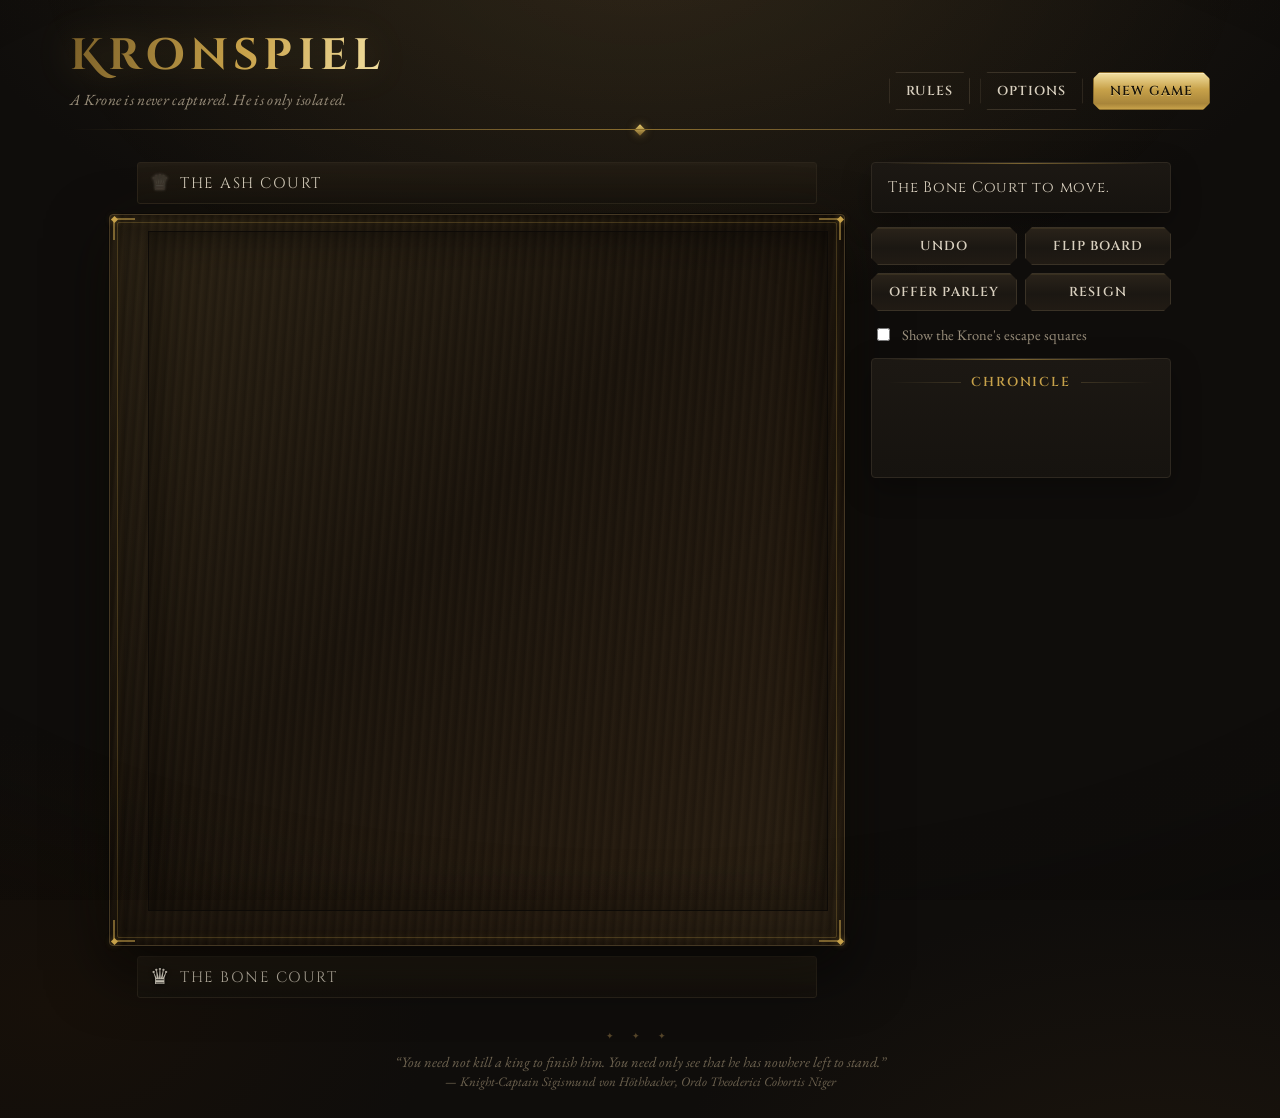
==== index.html @ 5c392186 "Deepen the candlelit theming: gilded board frame, embers, plaque UI - Floating ember particles, brea" ====
<!DOCTYPE html>
<html lang="en">
<head>
<meta charset="UTF-8">
<meta name="viewport" content="width=device-width, initial-scale=1.0, viewport-fit=cover">
<title>Kronspiel — Crown-play</title>
<meta name="description" content="Kronspiel: an 11×11 court-game of Isolation. A Krone is never captured — he is only isolated.">
<link rel="preconnect" href="https://fonts.googleapis.com">
<link rel="preconnect" href="https://fonts.gstatic.com" crossorigin>
<link href="https://fonts.googleapis.com/css2?family=Cinzel:wght@400;600;700&family=Cinzel+Decorative:wght@700&family=EB+Garamond:ital,wght@0,400;0,500;0,600;1,400&display=swap" rel="stylesheet">
<link rel="stylesheet" href="css/style.css">
<link rel="icon" href="data:image/svg+xml,<svg xmlns='http://www.w3.org/2000/svg' viewBox='0 0 100 100'><text y='0.9em' font-size='90'>♚</text></svg>">
</head>
<body>
<div class="embers" aria-hidden="true">
  <span style="--x:6%;  --d:16s; --dl:0s;   --s:3px; --drift:34px"></span>
  <span style="--x:16%; --d:21s; --dl:-7s;  --s:2px; --drift:-22px"></span>
  <span style="--x:28%; --d:18s; --dl:-3s;  --s:2px; --drift:18px"></span>
  <span style="--x:41%; --d:24s; --dl:-12s; --s:3px; --drift:-30px"></span>
  <span style="--x:55%; --d:17s; --dl:-5s;  --s:2px; --drift:26px"></span>
  <span style="--x:67%; --d:22s; --dl:-15s; --s:3px; --drift:-18px"></span>
  <span style="--x:78%; --d:19s; --dl:-9s;  --s:2px; --drift:30px"></span>
  <span style="--x:88%; --d:25s; --dl:-2s;  --s:3px; --drift:-26px"></span>
  <span style="--x:95%; --d:20s; --dl:-11s; --s:2px; --drift:14px"></span>
</div>
<div class="app">

  <header class="masthead">
    <div class="masthead-inner">
      <div class="title-block">
        <h1>Kronspiel</h1>
        <p class="tagline">A Krone is never captured. He is only isolated.</p>
      </div>
      <nav class="top-actions">
        <button id="btn-rules" class="btn ghost">Rules</button>
        <button id="btn-options" class="btn ghost">Options</button>
        <button id="btn-new" class="btn primary">New Game</button>
      </nav>
    </div>
  </header>

  <main class="table">

    <section class="board-column">
      <div class="focus-hud">
        <button id="btn-focus-undo" class="btn mini">Undo</button>
        <span id="focus-status"></span>
        <button id="btn-focus-exit" class="btn mini">Exit</button>
      </div>
      <div class="player-bar" id="bar-top">
        <span class="court-sigil ash">♛</span>
        <span class="court-name" id="name-top">The Ash Court</span>
        <span class="escape-badge" id="esc-top" title="Open escape squares around this Krone"></span>
        <span class="captured" id="cap-top"></span>
      </div>

      <div class="board-frame">
        <i class="bf-corner tl" aria-hidden="true"></i>
        <i class="bf-corner tr" aria-hidden="true"></i>
        <i class="bf-corner bl" aria-hidden="true"></i>
        <i class="bf-corner br" aria-hidden="true"></i>
        <div class="board-inner">
          <div id="ranks" class="ranks"></div>
          <div class="board-and-files">
            <div id="board" class="board" aria-label="Kronspiel board">
              <div id="pieces" class="pieces-layer"></div>
              <div id="marks" class="marks-layer"></div>
            </div>
            <div id="files" class="files"></div>
          </div>
        </div>
      </div>

      <div class="player-bar" id="bar-bottom">
        <span class="court-sigil bone">♛</span>
        <span class="court-name" id="name-bottom">The Bone Court</span>
        <span class="escape-badge" id="esc-bottom" title="Open escape squares around this Krone"></span>
        <span class="captured" id="cap-bottom"></span>
      </div>
    </section>

    <aside class="sidebar">
      <div class="status-card">
        <div id="status" class="status">The Bone Court to move.</div>
        <div id="substatus" class="substatus"></div>
      </div>

      <div class="controls">
        <button id="btn-undo" class="btn">Undo</button>
        <button id="btn-flip" class="btn">Flip Board</button>
        <button id="btn-parley" class="btn">Offer Parley</button>
        <button id="btn-resign" class="btn danger">Resign</button>
      </div>

      <div id="claims" class="claims hidden">
        <button id="btn-siege" class="btn claim hidden">Claim the Long Siege</button>
        <button id="btn-winter" class="btn claim hidden">Claim the Long Winter</button>
      </div>

      <label class="toggle">
        <input type="checkbox" id="chk-escapes">
        <span>Show the Krone's escape squares</span>
      </label>

      <div class="log-card">
        <h2>Chronicle</h2>
        <ol id="movelog" class="movelog"></ol>
      </div>
    </aside>

  </main>

  <footer class="colophon">
    <p>“You need not kill a king to finish him. You need only see that he has nowhere left to stand.”</p>
    <p class="attribution">— Knight-Captain Sigismund von Höthbacher, <em>Ordo Theoderici Cohortis Niger</em></p>
  </footer>
</div>

<!-- New game dialog -->
<div class="overlay hidden" id="ov-new">
  <div class="dialog">
    <h2>A New Game</h2>
    <div class="field">
      <span class="field-label">Opponent</span>
      <div class="seg" id="seg-mode">
        <button data-v="hotseat" class="seg-btn active">Two Players</button>
        <button data-v="ai" class="seg-btn">Against the Court</button>
      </div>
    </div>
    <div class="field ai-only">
      <span class="field-label">You command</span>
      <div class="seg" id="seg-side">
        <button data-v="bone" class="seg-btn active">The Bone Court</button>
        <button data-v="ash" class="seg-btn">The Ash Court</button>
      </div>
    </div>
    <div class="field ai-only">
      <span class="field-label">The Court plays as</span>
      <div class="seg" id="seg-level">
        <button data-v="novice" class="seg-btn">Novice</button>
        <button data-v="courtier" class="seg-btn active">Courtier</button>
        <button data-v="spymaster" class="seg-btn">Spymaster</button>
      </div>
    </div>
    <div class="dialog-actions">
      <button class="btn ghost" id="btn-new-cancel">Cancel</button>
      <button class="btn primary" id="btn-new-start">Begin</button>
    </div>
  </div>
</div>

<!-- Rules dialog -->
<div class="overlay hidden" id="ov-rules">
  <div class="dialog wide">
    <h2>The Rules, Briefly</h2>
    <div class="rules-body">
      <h3>The board</h3>
      <p>Eleven by eleven, ash-grey and bone-pale. The centre square — the <strong>Aschenstuhl</strong>, the Ash Seat — is permanently empty. No piece may ever occupy it, sliding pieces cannot see past it, and a Gesandter may leap over it but never land on it. For the Krone it behaves exactly as the edge of the board: a square he cannot step onto, but never an enemy hand at his throat.</p>

      <h3>The pieces</h3>
      <ul>
        <li><strong><span class="rule-ico" data-piece="1"></span> Krone</strong> — one square in any direction. Never captured; see Isolation.</li>
        <li><strong><span class="rule-ico" data-piece="2"></span> Kanzler</strong> (×2) — any distance in any direction. Each side has two, flanking the Krone from the first move.</li>
        <li><strong><span class="rule-ico" data-piece="3"></span> Marschall</strong> — any distance orthogonally.</li>
        <li><strong><span class="rule-ico" data-piece="4"></span> Prälat</strong> — any distance diagonally.</li>
        <li><strong><span class="rule-ico" data-piece="5"></span> Gesandter</strong> — the broken L-step; leaps over anything in its path.</li>
        <li><strong><span class="rule-ico" data-piece="6"></span> Bürger</strong> — one square forward (two on its first move), capturing one square diagonally forward. A Bürger reaching the far rank promotes — <em>only ever</em> to a Gesandter. There is no en passant.</li>
      </ul>

      <h3>Die Flucht</h3>
      <p>An unmoved Krone may, once per game, leap up to three squares in a straight orthogonal line — provided every square he passes through and lands on is empty and unthreatened. Any ordinary Krone move forfeits the option forever.</p>

      <h3>Isolation — the only way to win</h3>
      <p>There is no check, no checkmate, and no stalemate-as-draw. At the start of every turn, before any piece moves, the Krone of the player to move is examined. He is <strong>Isolated</strong> — and the game instantly lost — when both of the following hold:</p>
      <ol>
        <li>Every square adjacent to him (including any square still reachable by Die Flucht) is occupied by a piece of <em>either</em> colour, threatened by an enemy piece, or off the board.</li>
        <li>At least one of those squares is occupied or threatened by an <em>enemy</em> piece.</li>
      </ol>
      <p>A Krone is never undone by his own house alone — he is undone by his own house under siege. It makes no difference that his own men built most of the wall.</p>
      <p><strong>There is no rescue.</strong> Isolation is judged before the court is given leave to act. A piece that could have captured the offending enemy, or blocked its line, does not save him — the move that would have done it always comes one turn too late. The one safeguard the rules provide: you may never voluntarily make a move that isolates your own Krone, just as the Krone may never step into an enemy's line.</p>

      <h3>Draws</h3>
      <ul>
        <li><strong>The Long Siege</strong> — the same position, same player to move, a third time; either player may claim.</li>
        <li><strong>The Long Winter</strong> — fifty moves by each side with no Bürger moved and no capture; either player may claim.</li>
        <li><strong>The Empty Court</strong> — lone Krone against lone Krone; drawn automatically.</li>
        <li><strong>Mutual Ruin</strong> — both Krone isolated at the start of the same round; drawn, and considered the most honest outcome the board can produce.</li>
        <li><strong>Parley</strong> — a draw agreed between the players at any point.</li>
      </ul>

      <h3>Conventions of this table</h3>
      <p>The Bone Court moves first. Ranks run 1–11 from the Bone home rank; files run a–k from the left of the Bone player.</p>
    </div>
    <div class="dialog-actions">
      <button class="btn primary" id="btn-rules-close">Close</button>
    </div>
  </div>
</div>

<!-- Options dialog -->
<div class="overlay hidden" id="ov-options">
  <div class="dialog">
    <h2>Options</h2>
    <div class="field">
      <span class="field-label">Piece style</span>
      <div class="seg" id="seg-pieces">
        <button data-v="sigils" class="seg-btn active">Court Sigils</button>
        <button data-v="classic" class="seg-btn">Classic Glyphs</button>
      </div>
    </div>
    <div class="pieceset-preview" id="pieceset-preview"></div>
    <div class="dialog-actions">
      <button class="btn primary" id="btn-options-close">Close</button>
    </div>
  </div>
</div>

<!-- Confirm dialog (parley / resign / new-game-in-progress) -->
<div class="overlay hidden" id="ov-confirm">
  <div class="dialog">
    <h2 id="confirm-title">Are you certain?</h2>
    <p id="confirm-text"></p>
    <div class="dialog-actions">
      <button class="btn ghost" id="btn-confirm-no">No</button>
      <button class="btn primary" id="btn-confirm-yes">Yes</button>
    </div>
  </div>
</div>

<!-- Game over -->
<div class="overlay hidden" id="ov-over">
  <div class="dialog gameover">
    <div class="gameover-rule"></div>
    <h2 id="over-title"></h2>
    <p id="over-text"></p>
    <div class="dialog-actions">
      <button class="btn ghost" id="btn-over-board">View the Board</button>
      <button class="btn primary" id="btn-over-new">New Game</button>
    </div>
  </div>
</div>
<button class="btn result-chip hidden" id="btn-show-result">Show Result</button>
<button class="focus-btn" id="btn-focus" title="Full-screen view" aria-label="Toggle full-screen view">⛶</button>

<script type="module" src="js/main.js"></script>
</body>
</html>
---- css/style.css ----
/* ============================================================
   Kronspiel — ash and bone, candlelight and gold
   ============================================================ */

:root {
  --bg: #0f0d0b;
  --bg-2: #16130f;
  --panel: #1c1813;
  --panel-edge: #2e2820;
  --ink: #d8cfbe;
  --ink-dim: #9a8f7c;
  --gold: #c8a24a;
  --gold-bright: #e8c96a;
  --gold-pale: #f2dfa0;
  --gold-deep: #7a5f28;
  --ember: #b8442f;
  --ember-soft: #d06a4a;
  --sq-bone: #c9baa0;
  --sq-ash: #564e44;
  --sq-asch: #17130f;
  --piece-bone: #f3ecdc;
  --piece-ash: #211c17;
  --open-green: #6f9e5f;

  --board-max: min(92vw, calc(100vh - 220px), 760px);
}

* { box-sizing: border-box; }

html, body {
  margin: 0;
  padding: 0;
  background:
    radial-gradient(1200px 700px at 50% -10%, #262015 0%, transparent 60%),
    radial-gradient(900px 600px at 90% 110%, #1c150d 0%, transparent 55%),
    radial-gradient(700px 500px at 4% 90%, #171009 0%, transparent 55%),
    var(--bg);
  color: var(--ink);
  font-family: "EB Garamond", Georgia, serif;
  font-size: 17px;
  min-height: 100vh;
}

/* breathing candlelight over the whole hall */
body::before {
  content: "";
  position: fixed;
  inset: 0;
  z-index: 0;
  pointer-events: none;
  background: radial-gradient(1000px 640px at 50% -6%, rgba(255, 186, 92, 0.055), transparent 62%);
  animation: candleflicker 8s ease-in-out infinite;
}

/* vignette, drawing the eye to the table */
body::after {
  content: "";
  position: fixed;
  inset: 0;
  z-index: 30;
  pointer-events: none;
  background: radial-gradient(120% 90% at 50% 42%, transparent 58%, rgba(4, 3, 1, 0.42) 100%);
}

@keyframes candleflicker {
  0%, 100% { opacity: 1; }
  22%      { opacity: 0.72; }
  38%      { opacity: 0.94; }
  55%      { opacity: 0.65; }
  74%      { opacity: 0.9; }
}

/* ---------- embers drifting up from the hearth ---------- */

.embers {
  position: fixed;
  inset: 0;
  z-index: 1;
  pointer-events: none;
  overflow: hidden;
}

.embers span {
  position: absolute;
  bottom: -12px;
  left: var(--x);
  width: var(--s);
  height: var(--s);
  border-radius: 50%;
  background: radial-gradient(circle, #ffd98a 0%, #d0722c 55%, transparent 75%);
  box-shadow: 0 0 6px 1px rgba(255, 160, 70, 0.35);
  opacity: 0;
  animation: emberrise var(--d) linear infinite;
  animation-delay: var(--dl);
}

@keyframes emberrise {
  0%   { transform: translate(0, 0) scale(1); opacity: 0; }
  6%   { opacity: 0.55; }
  45%  { transform: translate(calc(var(--drift) * 0.6), -46vh) scale(0.9); opacity: 0.4; }
  80%  { opacity: 0.15; }
  100% { transform: translate(var(--drift), -96vh) scale(0.55); opacity: 0; }
}

.app {
  position: relative;
  z-index: 2;
  max-width: 1180px;
  margin: 0 auto;
  padding: 0 20px;
  display: flex;
  flex-direction: column;
  min-height: 100vh;
}

/* ---------- masthead ---------- */

.masthead { padding: 26px 0 10px; }

.masthead-inner {
  position: relative;
  display: flex;
  align-items: flex-end;
  justify-content: space-between;
  gap: 16px;
  padding-bottom: 20px;
}

/* ornamental rule with a centre diamond */
.masthead-inner::after {
  content: "";
  position: absolute;
  left: 0;
  right: 0;
  bottom: 0;
  height: 1px;
  background: linear-gradient(90deg, transparent, #55452a 18%, #8a6d2e 50%, #55452a 82%, transparent);
}
.masthead-inner::before {
  content: "";
  position: absolute;
  left: 50%;
  bottom: -3.5px;
  width: 8px;
  height: 8px;
  transform: translateX(-50%) rotate(45deg);
  background: linear-gradient(135deg, var(--gold-bright), var(--gold-deep));
  box-shadow: 0 0 8px rgba(200, 162, 74, 0.5);
}

h1 {
  font-family: "Cinzel Decorative", "Cinzel", serif;
  font-weight: 700;
  font-size: clamp(30px, 5vw, 44px);
  letter-spacing: 0.12em;
  margin: 0;
  background: linear-gradient(105deg,
    var(--gold-deep) 0%, var(--gold) 28%, var(--gold-pale) 50%, var(--gold) 72%, var(--gold-deep) 100%);
  background-size: 200% 100%;
  -webkit-background-clip: text;
  background-clip: text;
  color: transparent;
  -webkit-text-fill-color: transparent;
  animation: goldsheen 11s linear infinite;
  filter: drop-shadow(0 0 18px rgba(200, 162, 74, 0.22));
}

@keyframes goldsheen {
  0%   { background-position: 200% center; }
  100% { background-position: -200% center; }
}

.tagline {
  margin: 4px 0 0;
  font-style: italic;
  color: var(--ink-dim);
  font-size: 15.5px;
  letter-spacing: 0.02em;
}

.top-actions { display: flex; gap: 10px; }

/* ---------- buttons — cast-bronze plaques ---------- */

.btn {
  font-family: "Cinzel", serif;
  font-size: 13px;
  font-weight: 600;
  letter-spacing: 0.08em;
  text-transform: uppercase;
  color: var(--ink);
  background:
    linear-gradient(180deg, #2a231a 0%, #1b1712 55%, #211b14 100%);
  border: 1px solid #3a3226;
  border-radius: 0;
  clip-path: polygon(
    7px 0, calc(100% - 7px) 0, 100% 7px,
    100% calc(100% - 7px), calc(100% - 7px) 100%,
    7px 100%, 0 calc(100% - 7px), 0 7px);
  box-shadow: inset 0 1px 0 rgba(232, 201, 106, 0.07);
  padding: 9px 16px;
  cursor: pointer;
  transition: border-color 0.15s, color 0.15s, background 0.15s, opacity 0.15s, filter 0.15s;
}

.btn:hover {
  border-color: var(--gold);
  color: var(--gold-bright);
  filter: drop-shadow(0 0 6px rgba(200, 162, 74, 0.25));
}
.btn:disabled { opacity: 0.35; cursor: default; }
.btn:disabled:hover { border-color: #3a3226; color: var(--ink); filter: none; }

.btn.primary {
  color: #171208;
  background: linear-gradient(180deg, var(--gold-pale) 0%, var(--gold) 45%, #a8853a 85%, #c8a24a 100%);
  border-color: #8a6d2e;
  box-shadow: inset 0 1px 0 rgba(255, 245, 210, 0.55);
  text-shadow: 0 1px 0 rgba(255, 240, 190, 0.4);
}
.btn.primary:hover { filter: brightness(1.08); color: #171208; border-color: #8a6d2e; }

.btn.ghost { background: transparent; box-shadow: none; }

.btn.danger:hover {
  border-color: var(--ember-soft);
  color: var(--ember-soft);
  filter: drop-shadow(0 0 6px rgba(208, 106, 74, 0.25));
}

.btn.claim {
  width: 100%;
  border-color: #6a5a2f;
  color: var(--gold-bright);
  animation: claimglow 2.2s ease-in-out infinite;
}

@keyframes claimglow {
  0%, 100% { filter: drop-shadow(0 0 0 rgba(200, 162, 74, 0)); }
  50%      { filter: drop-shadow(0 0 10px rgba(200, 162, 74, 0.5)); }
}

/* ---------- layout ---------- */

.table {
  display: flex;
  gap: 26px;
  align-items: flex-start;
  justify-content: center;
  padding: 22px 0;
  flex: 1;
}

.board-column {
  display: flex;
  flex-direction: column;
  gap: 10px;
  align-items: center;
}

/* ---------- player bars — court plaques ---------- */

.player-bar {
  width: var(--board-max);
  display: flex;
  align-items: center;
  gap: 10px;
  padding: 6px 12px;
  min-height: 42px;
  background: linear-gradient(180deg, rgba(40, 33, 23, 0.75) 0%, rgba(22, 18, 13, 0.85) 100%);
  border: 1px solid #2b241a;
  border-radius: 3px;
  transition: border-color 0.25s, box-shadow 0.25s;
}

.player-bar.active {
  border-color: rgba(200, 162, 74, 0.55);
  box-shadow:
    inset 3px 0 0 var(--gold),
    inset 0 0 22px rgba(200, 162, 74, 0.06),
    0 0 18px rgba(200, 162, 74, 0.1);
}

.court-sigil { font-size: 22px; line-height: 1; }
.court-sigil.bone { color: var(--piece-bone); text-shadow: 0 0 4px rgba(0,0,0,0.9); }
.court-sigil.ash { color: #3b342c; text-shadow: 0 0 3px rgba(243, 236, 220, 0.35); }

.court-name {
  font-family: "Cinzel", serif;
  font-size: 15px;
  letter-spacing: 0.1em;
  text-transform: uppercase;
}

.player-bar.active .court-name {
  color: var(--gold-bright);
  text-shadow: 0 0 12px rgba(200, 162, 74, 0.35);
}
.player-bar.active .court-sigil { filter: drop-shadow(0 0 6px rgba(200, 162, 74, 0.55)); }

.escape-badge {
  font-size: 13px;
  color: var(--ink-dim);
  border: 1px solid #3a3223;
  border-radius: 10px;
  padding: 1px 9px;
  background: rgba(200, 162, 74, 0.04);
  font-variant-numeric: tabular-nums;
}
.escape-badge.tight {
  color: var(--ember-soft);
  border-color: var(--ember);
  background: rgba(184, 68, 47, 0.08);
  animation: tightpulse 2.4s ease-in-out infinite;
}
.escape-badge:empty { display: none; }

@keyframes tightpulse {
  0%, 100% { box-shadow: 0 0 0 rgba(184, 68, 47, 0); }
  50%      { box-shadow: 0 0 10px rgba(184, 68, 47, 0.35); }
}

.captured {
  margin-left: auto;
  font-size: 20px;
  letter-spacing: 2px;
  opacity: 0.85;
  min-height: 24px;
  text-align: right;
}
.captured .bone-piece { color: var(--piece-bone); text-shadow: 0 1px 2px rgba(0,0,0,0.8); }
.captured .ash-piece { color: #322b23; text-shadow: 0 0 2px rgba(243,236,220,0.4); }

/* ---------- board — a gilded table of dark wood ---------- */

.board-frame {
  position: relative;
  padding: 16px;
  background:
    repeating-linear-gradient(94deg,
      rgba(0, 0, 0, 0) 0px, rgba(0, 0, 0, 0.12) 3px,
      rgba(255, 220, 160, 0.02) 6px, rgba(0, 0, 0, 0) 9px),
    linear-gradient(135deg, #2b2214 0%, #1b140c 45%, #241a0f 78%, #2a2013 100%);
  border: 1px solid #453823;
  border-radius: 4px;
  box-shadow:
    0 0 0 1px #0a0806,
    0 24px 60px rgba(0, 0, 0, 0.6),
    0 0 70px rgba(200, 162, 74, 0.05),
    inset 0 0 46px rgba(0, 0, 0, 0.5);
}

/* gold fillet inlaid in the wood */
.board-frame::before {
  content: "";
  position: absolute;
  inset: 7px;
  border: 1px solid rgba(200, 162, 74, 0.26);
  border-radius: 2px;
  pointer-events: none;
  box-shadow: 0 0 10px rgba(200, 162, 74, 0.07), inset 0 0 10px rgba(200, 162, 74, 0.05);
}

/* corner brackets */
.bf-corner {
  position: absolute;
  width: 22px;
  height: 22px;
  border: 2px solid rgba(200, 162, 74, 0.55);
  pointer-events: none;
  z-index: 4;
}
.bf-corner::after {
  content: "";
  position: absolute;
  width: 5px;
  height: 5px;
  background: var(--gold);
  transform: rotate(45deg);
  box-shadow: 0 0 6px rgba(200, 162, 74, 0.6);
}
.bf-corner.tl { top: 3px; left: 3px; border-right: none; border-bottom: none; }
.bf-corner.tr { top: 3px; right: 3px; border-left: none; border-bottom: none; }
.bf-corner.bl { bottom: 3px; left: 3px; border-right: none; border-top: none; }
.bf-corner.br { bottom: 3px; right: 3px; border-left: none; border-top: none; }
.bf-corner.tl::after { top: -3.5px; left: -3.5px; }
.bf-corner.tr::after { top: -3.5px; right: -3.5px; }
.bf-corner.bl::after { bottom: -3.5px; left: -3.5px; }
.bf-corner.br::after { bottom: -3.5px; right: -3.5px; }

.board-inner { display: flex; gap: 6px; }

.ranks {
  display: flex;
  flex-direction: column;
  justify-content: space-around;
  font-family: "Cinzel", serif;
  font-size: 11px;
  color: #7d7057;
  width: 16px;
  text-align: center;
  height: var(--board-max);
  text-shadow: 0 1px 2px rgba(0, 0, 0, 0.8);
}

.board-and-files { display: flex; flex-direction: column; gap: 4px; }

.files {
  display: flex;
  justify-content: space-around;
  font-family: "Cinzel", serif;
  font-size: 11px;
  color: #7d7057;
  height: 14px;
  text-shadow: 0 1px 2px rgba(0, 0, 0, 0.8);
}

.board {
  position: relative;
  width: var(--board-max);
  height: var(--board-max);
  display: grid;
  grid-template-columns: repeat(11, 1fr);
  grid-template-rows: repeat(11, 1fr);
  border: 1px solid #0d0a07;
  box-shadow: inset 0 0 44px rgba(0, 0, 0, 0.42);
  user-select: none;
}

.sq { position: relative; cursor: pointer; transition: filter 0.12s; }
.sq.bone { background: linear-gradient(145deg, #d2c4a8 0%, #c7b89d 55%, #baab8e 100%); }
.sq.ash  { background: linear-gradient(145deg, #5e564c 0%, #554d43 55%, #4a4239 100%); }
.sq.bone:hover, .sq.ash:hover { filter: brightness(1.06); }

.sq.bone::after, .sq.ash::after {
  content: "";
  position: absolute;
  inset: 0;
  background:
    radial-gradient(120% 120% at 30% 25%, rgba(255, 246, 220, 0.07), transparent 55%),
    url("data:image/svg+xml,%3Csvg xmlns='http://www.w3.org/2000/svg' width='40' height='40'%3E%3Cfilter id='n'%3E%3CfeTurbulence type='fractalNoise' baseFrequency='0.9' numOctaves='2'/%3E%3C/filter%3E%3Crect width='40' height='40' filter='url(%23n)' opacity='0.06'/%3E%3C/svg%3E");
  pointer-events: none;
}

/* The Aschenstuhl — a cold hearth at the heart of the board */
.sq.asch {
  background:
    radial-gradient(circle at 50% 45%, #2b2013 0%, var(--sq-asch) 58%, #0d0a07 100%);
  cursor: default;
  box-shadow: inset 0 0 16px rgba(0, 0, 0, 0.95);
}
.sq.asch::before {
  content: "♛";
  position: absolute;
  inset: 0;
  display: flex;
  align-items: center;
  justify-content: center;
  font-size: calc(var(--board-max) / 11 * 0.52);
  color: rgba(200, 162, 74, 0.3);
  text-shadow: 0 0 12px rgba(200, 162, 74, 0.25);
  animation: smolder 6s ease-in-out infinite;
}
.sq.asch::after {
  content: "";
  position: absolute;
  inset: 0;
  pointer-events: none;
  background: radial-gradient(circle at 50% 62%, rgba(255, 120, 40, 0.1), transparent 62%);
  animation: smolder 6s ease-in-out infinite reverse;
}

@keyframes smolder {
  0%, 100% { opacity: 0.55; }
  50%      { opacity: 1; }
}

/* selection & move hints */
.sq.sel {
  box-shadow:
    inset 0 0 0 3px var(--gold),
    inset 0 0 24px rgba(200, 162, 74, 0.35);
}
.sq.last-from, .sq.last-to { box-shadow: inset 0 0 0 100vmax rgba(200, 162, 74, 0.17); }

.sq.move::before {
  content: "";
  position: absolute;
  inset: 0;
  margin: auto;
  width: 26%;
  height: 26%;
  border-radius: 50%;
  background: radial-gradient(circle at 38% 32%, rgba(60, 48, 26, 0.5), rgba(20, 16, 10, 0.45) 70%);
  box-shadow:
    0 0 0 2px rgba(200, 162, 74, 0.6),
    0 0 10px rgba(200, 162, 74, 0.35);
  z-index: 3;
  transition: width 0.12s, height 0.12s;
}
.sq.ash.move::before { background: radial-gradient(circle at 38% 32%, rgba(243, 236, 220, 0.28), rgba(243, 236, 220, 0.12) 70%); }
.sq.move:hover::before { width: 34%; height: 34%; }

.sq.capture::before {
  content: "";
  position: absolute;
  inset: 6%;
  border: 3px solid rgba(184, 68, 47, 0.85);
  border-radius: 50%;
  box-shadow:
    0 0 12px rgba(184, 68, 47, 0.45),
    inset 0 0 12px rgba(184, 68, 47, 0.3);
  z-index: 3;
}

.sq.flucht-target::after {
  content: "✦";
  position: absolute;
  top: 4%;
  right: 8%;
  font-size: calc(var(--board-max) / 11 * 0.22);
  color: var(--gold);
  text-shadow: 0 0 8px rgba(200, 162, 74, 0.7);
  background: none;
  z-index: 3;
  animation: twinkle 1.8s ease-in-out infinite;
}

@keyframes twinkle {
  0%, 100% { opacity: 0.65; }
  50%      { opacity: 1; }
}

/* escape-square overlay */
.sq.esc-open { box-shadow: inset 0 0 0 3px rgba(111, 158, 95, 0.8); }
.sq.esc-enemy { box-shadow: inset 0 0 0 3px rgba(184, 68, 47, 0.8); }
.sq.esc-own { box-shadow: inset 0 0 0 3px rgba(154, 143, 124, 0.55); }
.sq.sel.esc-open, .sq.sel.esc-enemy, .sq.sel.esc-own { box-shadow: inset 0 0 0 3px var(--gold); }

/* isolation post-mortem markers */
.sq.doom-enemy { box-shadow: inset 0 0 0 100vmax rgba(184, 68, 47, 0.4); }
.sq.doom-own { box-shadow: inset 0 0 0 100vmax rgba(60, 52, 40, 0.55); }
.sq.doom-krone { animation: doompulse 1.6s ease-in-out infinite; }

@keyframes doompulse {
  0%, 100% { box-shadow: inset 0 0 0 3px var(--ember); }
  50% { box-shadow: inset 0 0 0 6px var(--ember), inset 0 0 24px rgba(184, 68, 47, 0.5); }
}

/* Krone warning when escapes run low */
.sq.krone-warn { animation: warnpulse 2s ease-in-out infinite; }
@keyframes warnpulse {
  0%, 100% { box-shadow: inset 0 0 0 0 rgba(208, 106, 74, 0); }
  50% { box-shadow: inset 0 0 0 3px rgba(208, 106, 74, 0.75); }
}

/* ---------- pieces ---------- */

.pieces-layer, .marks-layer {
  position: absolute;
  inset: 0;
  pointer-events: none;
  z-index: 2;
}

.piece {
  position: absolute;
  width: calc(100% / 11);
  height: calc(100% / 11);
  display: flex;
  align-items: center;
  justify-content: center;
  font-size: calc(var(--board-max) / 11 * 0.78);
  line-height: 1;
  transition:
    transform 0.22s cubic-bezier(0.25, 0.8, 0.35, 1),
    opacity 0.25s,
    filter 0.25s;
  will-change: transform;
  z-index: 2;
  animation: piece-in 0.35s ease backwards;
}

@keyframes piece-in {
  from { opacity: 0; }
}

/* grounding shadow beneath each piece */
.piece::before {
  content: "";
  position: absolute;
  left: 16%;
  right: 16%;
  bottom: 7%;
  height: 13%;
  border-radius: 50%;
  background: radial-gradient(ellipse at center, rgba(0, 0, 0, 0.34), transparent 70%);
}

.piece.bone-piece {
  color: var(--piece-bone);
  text-shadow:
    0 1px 0 #8d8471,
    0 2px 3px rgba(0, 0, 0, 0.75);
}

.piece.ash-piece {
  color: var(--piece-ash);
  text-shadow:
    0 1px 0 #000,
    0 0 3px rgba(243, 236, 220, 0.5),
    0 2px 3px rgba(0, 0, 0, 0.6);
}

.piece.captured-anim { opacity: 0; filter: blur(3px); }
.piece.moving { z-index: 5; }

/* SVG piece sigils — colour by court, wherever they appear */
svg.sigil { stroke-linejoin: round; stroke-width: 3; }
.piece svg.sigil { width: 80%; height: 80%; filter: drop-shadow(0 2px 3px rgba(0, 0, 0, 0.55)); }
.bone-piece svg.sigil { fill: var(--piece-bone); stroke: #453b2c; }
.bone-piece svg.sigil .accent { fill: #453b2c; stroke: none; }
.ash-piece svg.sigil { fill: var(--piece-ash); stroke: rgba(243, 236, 220, 0.6); }
.ash-piece svg.sigil .accent { fill: #cbbfa8; stroke: none; }

.captured svg.sigil { width: 17px; height: 17px; vertical-align: -3px; }
.movelog svg.sigil { width: 15px; height: 15px; vertical-align: -2px; margin-right: 2px; }
.movelog .m.bone-piece svg.sigil { fill: var(--ink); stroke: none; }
.movelog .m.ash-piece svg.sigil { fill: var(--ink-dim); stroke: none; }
.movelog .m svg.sigil .accent { display: none; }

.court-sigil svg.sigil { width: 22px; height: 22px; display: block; }
.court-sigil.bone svg.sigil { fill: var(--piece-bone); stroke: #453b2c; }
.court-sigil.bone svg.sigil .accent { fill: #453b2c; stroke: none; }
.court-sigil.ash svg.sigil { fill: #3b342c; stroke: rgba(243, 236, 220, 0.35); }
.court-sigil.ash svg.sigil .accent { fill: rgba(243, 236, 220, 0.35); stroke: none; }

.rule-ico svg.sigil {
  width: 16px;
  height: 16px;
  vertical-align: -2px;
  fill: var(--gold);
  stroke: none;
}
.rule-ico svg.sigil .accent { display: none; }

/* options dialog piece preview */
.pieceset-preview {
  display: grid;
  grid-template-columns: repeat(6, 1fr);
  gap: 2px;
  margin: 4px 0 6px;
  border: 1px solid #2e2820;
  border-radius: 3px;
  overflow: hidden;
}
.pieceset-preview .pv {
  aspect-ratio: 1;
  display: flex;
  align-items: center;
  justify-content: center;
  font-size: 26px;
  line-height: 1;
}
.pieceset-preview .pv:nth-child(odd) { background: var(--sq-ash); }
.pieceset-preview .pv:nth-child(even) { background: var(--sq-bone); }
.pieceset-preview .pv svg.sigil { width: 72%; height: 72%; }
.pieceset-preview .pv.bone-piece { text-shadow: 0 1px 0 #8d8471, 0 2px 3px rgba(0,0,0,0.75); color: var(--piece-bone); }
.pieceset-preview .pv.ash-piece { text-shadow: 0 1px 0 #000, 0 0 3px rgba(243,236,220,0.5); color: var(--piece-ash); }

/* ---------- sidebar ---------- */

.sidebar {
  width: 300px;
  display: flex;
  flex-direction: column;
  gap: 14px;
  position: sticky;
  top: 18px;
}

.status-card, .log-card {
  position: relative;
  background: linear-gradient(180deg, var(--panel) 0%, var(--bg-2) 100%);
  border: 1px solid var(--panel-edge);
  border-radius: 4px;
  padding: 14px 16px;
  box-shadow: 0 10px 30px rgba(0, 0, 0, 0.3);
}

/* gold hairline crowning each card */
.status-card::before, .log-card::before {
  content: "";
  position: absolute;
  top: 0;
  left: 14px;
  right: 14px;
  height: 1px;
  background: linear-gradient(90deg, transparent, rgba(200, 162, 74, 0.55), transparent);
}

.status {
  font-family: "Cinzel", serif;
  font-size: 15px;
  letter-spacing: 0.05em;
}

.substatus {
  margin-top: 6px;
  font-size: 14px;
  font-style: italic;
  color: var(--ink-dim);
  min-height: 18px;
}

.substatus:empty { min-height: 0; margin-top: 0; }

.status.thinking::after {
  content: "…";
  animation: ellipsis 1.4s steps(4) infinite;
}

.controls {
  display: grid;
  grid-template-columns: 1fr 1fr;
  gap: 8px;
}

.claims { display: flex; flex-direction: column; gap: 8px; }

.toggle {
  display: flex;
  align-items: center;
  gap: 9px;
  font-size: 14.5px;
  color: var(--ink-dim);
  cursor: pointer;
  padding: 0 2px;
  transition: color 0.15s;
}
.toggle:hover { color: var(--ink); }
.toggle input { accent-color: var(--gold); }

.log-card { flex: 1; min-height: 120px; }

.log-card h2 {
  display: flex;
  align-items: center;
  gap: 10px;
  font-family: "Cinzel", serif;
  font-size: 13px;
  font-weight: 600;
  letter-spacing: 0.14em;
  text-transform: uppercase;
  color: var(--gold);
  margin: 0 0 8px;
  padding-bottom: 7px;
}

/* lines flanking the Chronicle heading */
.log-card h2::before, .log-card h2::after {
  content: "";
  flex: 1;
  height: 1px;
  background: linear-gradient(90deg, transparent, #3d3423);
}
.log-card h2::after { background: linear-gradient(90deg, #3d3423, transparent); }

.movelog {
  margin: 0;
  padding: 0;
  list-style: none;
  max-height: 320px;
  overflow-y: auto;
  font-size: 15px;
  scrollbar-width: thin;
  scrollbar-color: #3a3226 transparent;
}

.movelog::-webkit-scrollbar { width: 8px; }
.movelog::-webkit-scrollbar-thumb {
  background: linear-gradient(180deg, #3a3226, #2a241a);
  border-radius: 4px;
}
.movelog::-webkit-scrollbar-track { background: transparent; }

.movelog li {
  display: grid;
  grid-template-columns: 30px 1fr 1fr;
  gap: 6px;
  padding: 3px 6px;
  border-radius: 2px;
}

.movelog li:nth-child(odd) { background: rgba(255, 244, 214, 0.025); }

.movelog .n {
  color: #8a7040;
  font-family: "Cinzel", serif;
  font-size: 13px;
  font-variant-numeric: tabular-nums;
}
.movelog .m { white-space: nowrap; }
.movelog .m.bone-piece { color: var(--ink); }
.movelog .m.ash-piece { color: var(--ink-dim); }
.movelog li:last-child .m:last-of-type { color: var(--gold-bright); }

/* ---------- colophon ---------- */

.colophon {
  text-align: center;
  padding: 10px 0 26px;
  color: #6e6350;
  font-style: italic;
  font-size: 14.5px;
}
.colophon::before {
  content: "✦ ✦ ✦";
  display: block;
  font-style: normal;
  font-size: 9px;
  letter-spacing: 8px;
  color: #56462a;
  margin-bottom: 10px;
}
.colophon p { margin: 2px 0; }
.colophon .attribution { font-size: 13px; }

/* ---------- overlays & dialogs ---------- */

.overlay {
  position: fixed;
  inset: 0;
  background:
    radial-gradient(100% 100% at 50% 50%, rgba(24, 16, 8, 0.5), rgba(6, 4, 2, 0.82));
  backdrop-filter: blur(4px);
  display: flex;
  align-items: center;
  justify-content: center;
  z-index: 50;
  padding: 20px;
}

.overlay.hidden, .hidden { display: none !important; }

.dialog {
  background: linear-gradient(180deg, #221b13 0%, #171310 100%);
  border: 1px solid #453a28;
  border-radius: 5px;
  outline: 1px solid rgba(200, 162, 74, 0.18);
  outline-offset: -7px;
  box-shadow:
    0 30px 80px rgba(0, 0, 0, 0.7),
    0 0 60px rgba(200, 162, 74, 0.05),
    inset 0 1px 0 rgba(200, 162, 74, 0.12);
  padding: 28px 32px;
  max-width: 460px;
  width: 100%;
  max-height: 88vh;
  overflow-y: auto;
  scrollbar-width: thin;
  scrollbar-color: #3a3226 transparent;
}

.dialog.wide { max-width: 680px; }

.dialog h2 {
  font-family: "Cinzel", serif;
  font-size: 20px;
  letter-spacing: 0.1em;
  color: var(--gold);
  margin: 0 0 16px;
  text-align: center;
}

.dialog h2::before { content: "✦"; font-size: 12px; vertical-align: 3px; margin-right: 12px; color: #8a6d2e; }
.dialog h2::after  { content: "✦"; font-size: 12px; vertical-align: 3px; margin-left: 12px; color: #8a6d2e; }

.dialog-actions {
  display: flex;
  justify-content: flex-end;
  gap: 10px;
  margin-top: 20px;
}

.field { margin-bottom: 16px; }

.field-label {
  display: block;
  font-family: "Cinzel", serif;
  font-size: 12px;
  letter-spacing: 0.12em;
  text-transform: uppercase;
  color: var(--ink-dim);
  margin-bottom: 7px;
}

.seg { display: flex; gap: 6px; }

.seg-btn {
  flex: 1;
  font-family: "Cinzel", serif;
  font-size: 12.5px;
  letter-spacing: 0.05em;
  padding: 9px 6px;
  background: #16120d;
  color: var(--ink-dim);
  border: 1px solid #2e2820;
  border-radius: 3px;
  cursor: pointer;
  transition: all 0.15s;
}

.seg-btn:hover { color: var(--ink); border-color: #4a3f2c; }
.seg-btn.active {
  color: var(--gold-bright);
  border-color: var(--gold);
  background: rgba(200, 162, 74, 0.09);
  box-shadow: inset 0 -2px 0 rgba(200, 162, 74, 0.45), 0 0 10px rgba(200, 162, 74, 0.12);
}

.hide-ai .ai-only { display: none; }

/* rules body */
.rules-body { font-size: 16px; line-height: 1.55; }
.rules-body h3 {
  font-family: "Cinzel", serif;
  font-size: 14px;
  letter-spacing: 0.1em;
  text-transform: uppercase;
  color: var(--gold);
  margin: 20px 0 6px;
}
.rules-body h3:first-child { margin-top: 0; }
.rules-body ul, .rules-body ol { padding-left: 22px; margin: 6px 0; }
.rules-body li { margin: 3px 0; }

/* game over */
.dialog.gameover {
  text-align: center;
  max-width: 430px;
  background:
    radial-gradient(90% 55% at 50% 0%, rgba(200, 162, 74, 0.1), transparent 60%),
    linear-gradient(180deg, #221b13 0%, #171310 100%);
}
.gameover-rule {
  width: 90px;
  height: 2px;
  margin: 0 auto 18px;
  background: linear-gradient(90deg, transparent, var(--gold), transparent);
  box-shadow: 0 0 12px rgba(200, 162, 74, 0.5);
}
#over-title { font-size: 24px; }
#over-text { font-size: 16.5px; line-height: 1.5; color: var(--ink); font-style: italic; }
.dialog.gameover .dialog-actions { justify-content: center; }

.result-chip {
  position: fixed;
  bottom: 22px;
  left: 50%;
  transform: translateX(-50%);
  z-index: 40;
  filter: drop-shadow(0 8px 24px rgba(0, 0, 0, 0.6));
}

@keyframes ellipsis { to { width: 0; } }

/* ---------- focus mode (full-screen play) ---------- */

.focus-btn {
  position: fixed;
  right: 14px;
  bottom: 14px;
  z-index: 45;
  width: 46px;
  height: 46px;
  border-radius: 50%;
  font-size: 20px;
  line-height: 1;
  padding: 0;
  display: none;
  align-items: center;
  justify-content: center;
  font-family: "EB Garamond", serif;
  background: linear-gradient(180deg, #262019 0%, #17130e 100%);
  border: 1px solid #4a3f2c;
  color: var(--gold);
  cursor: pointer;
  box-shadow: 0 6px 24px rgba(0, 0, 0, 0.55);
}
.focus-btn:hover { border-color: var(--gold); color: var(--gold-bright); }

.btn.mini { padding: 6px 12px; font-size: 11.5px; }

.focus-hud { display: none; }

body.focus .masthead,
body.focus .colophon,
body.focus .sidebar,
body.focus .embers,
body.focus .bf-corner { display: none; }

body.focus {
  --board-max: min(100vw - 16px, 100dvh - 168px);
  overflow: hidden;
}

body.focus .app { padding: 0 8px; min-height: 100dvh; justify-content: center; }
body.focus .table { padding: 4px 0; flex: 0; }
body.focus .board-frame { padding: 8px; }
body.focus .board-frame::before { inset: 3px; }
body.focus .board-column { gap: 6px; }
body.focus .player-bar { min-height: 34px; padding: 2px 8px; }

body.focus .focus-hud {
  display: flex;
  align-items: center;
  justify-content: space-between;
  gap: 10px;
  width: var(--board-max);
  order: 5; /* below the bottom player bar */
  padding: 2px 4px env(safe-area-inset-bottom);
}

#focus-status {
  flex: 1;
  text-align: center;
  font-family: "Cinzel", serif;
  font-size: 13px;
  letter-spacing: 0.05em;
  color: var(--ink);
  white-space: nowrap;
  overflow: hidden;
  text-overflow: ellipsis;
}
#focus-status.thinking::after { content: "…"; }

body.focus .claims {
  position: fixed;
  left: 50%;
  transform: translateX(-50%);
  bottom: 74px;
  z-index: 46;
  width: min(320px, 90vw);
}

body.focus .focus-btn { display: flex; }

/* ---------- responsive ---------- */

@media (max-width: 900px) {
  :root { --board-max: min(94vw - 40px, 66dvh); }
  .table { flex-direction: column; align-items: center; }
  .sidebar { width: var(--board-max); position: static; }
  .masthead-inner { flex-direction: column; align-items: center; text-align: center; }
  .movelog { max-height: 200px; }
  .focus-btn { display: flex; }
}

@media (max-width: 600px) {
  :root { --board-max: min(100vw - 28px, 62dvh); }
  .app { padding: 0 8px; }
  .masthead { padding: 14px 0 6px; }
  .masthead-inner { padding-bottom: 12px; gap: 8px; }
  h1 { font-size: 26px; }
  .tagline { font-size: 13px; }
  .btn { padding: 8px 12px; font-size: 12px; }
  .player-bar { min-height: 34px; padding: 3px 8px; }
  .court-name { font-size: 12.5px; }
  .escape-badge { font-size: 11.5px; }
  .captured { font-size: 16px; }
  .captured svg.sigil { width: 14px; height: 14px; }
  .board-frame { padding: 8px; }
  .board-frame::before { inset: 3px; }
  .bf-corner { display: none; }
  .colophon { font-size: 12.5px; padding-bottom: 76px; }
  .embers span { display: none; }
  .embers span:nth-child(-n+4) { display: block; }
}

/* ---------- reduced motion ---------- */

@media (prefers-reduced-motion: reduce) {
  .embers { display: none; }
  body::before,
  h1,
  .sq.asch::before,
  .sq.asch::after,
  .sq.flucht-target::after,
  .btn.claim,
  .escape-badge.tight,
  .piece {
    animation: none !important;
  }
}
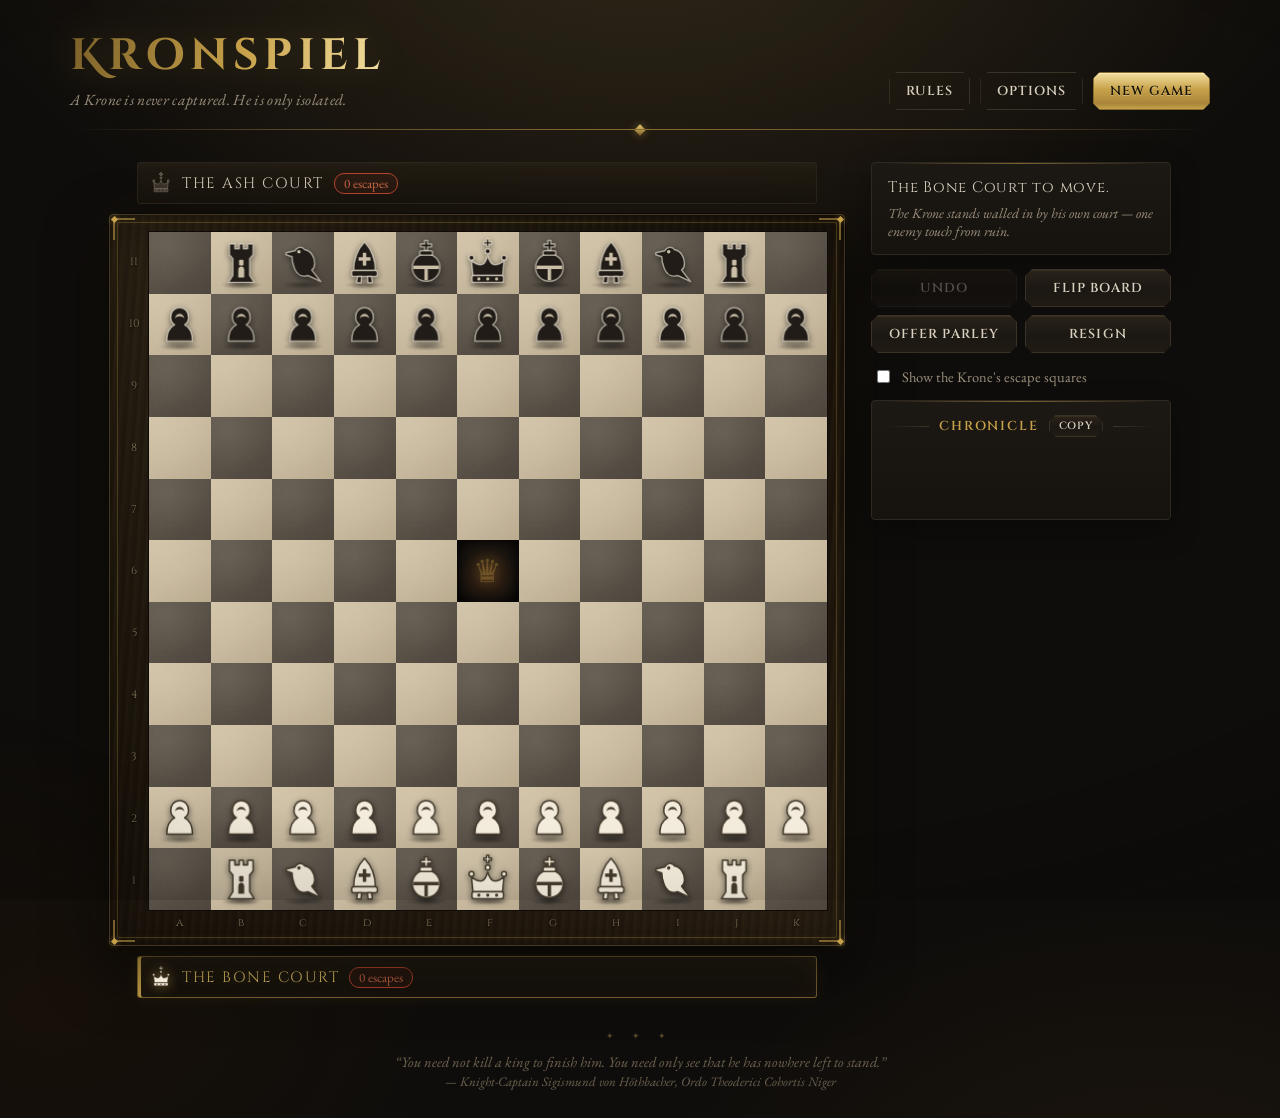
==== commit a1a5b629: "Merge remote-tracking branch 'origin/main'" ====
--- a/index.html
+++ b/index.html
@@ -80,9 +80,20 @@
     </section>
 
     <aside class="sidebar">
+      <div class="log-card tutor-card hidden" id="tutor-card">
+        <h2>The Primer <span id="tutor-step" class="tutor-step"></span></h2>
+        <h3 id="tutor-title" class="tutor-title"></h3>
+        <p id="tutor-text" class="tutor-text"></p>
+        <div class="tutor-actions">
+          <button id="btn-tutor-exit" class="btn mini ghost">Leave the Primer</button>
+          <button id="btn-tutor-next" class="btn mini primary">Continue</button>
+        </div>
+      </div>
+
       <div class="status-card">
         <div id="status" class="status">The Bone Court to move.</div>
         <div id="substatus" class="substatus"></div>
+        <div id="winter-clock" class="winter-clock hidden"></div>
       </div>
 
       <div class="controls">
@@ -103,8 +114,17 @@
       </label>
 
       <div class="log-card">
-        <h2>Chronicle</h2>
+        <h2 class="with-action">Chronicle <button id="btn-export" class="btn mini" title="Copy the game record as text">Copy</button></h2>
         <ol id="movelog" class="movelog"></ol>
+      </div>
+
+      <div class="log-card chat-card hidden" id="chat-card">
+        <h2>Parlour</h2>
+        <div id="chatlog" class="chatlog"></div>
+        <form id="chat-form" class="chat-form">
+          <input id="chat-input" class="text-input" maxlength="300" placeholder="Speak…" autocomplete="off">
+          <button class="btn mini" type="submit">Send</button>
+        </form>
       </div>
     </aside>
 
@@ -125,6 +145,7 @@
       <div class="seg" id="seg-mode">
         <button data-v="hotseat" class="seg-btn active">Two Players</button>
         <button data-v="ai" class="seg-btn">Against the Court</button>
+        <button data-v="online" class="seg-btn">Online</button>
       </div>
     </div>
     <div class="field ai-only">
@@ -142,7 +163,28 @@
         <button data-v="spymaster" class="seg-btn">Spymaster</button>
       </div>
     </div>
-    <div class="dialog-actions">
+    <div class="field online-only">
+      <span class="field-label">Your part</span>
+      <div class="seg" id="seg-net-role">
+        <button data-v="host" class="seg-btn active">Create a Table</button>
+        <button data-v="join" class="seg-btn">Join by Code</button>
+      </div>
+    </div>
+    <div class="field online-only host-only">
+      <span class="field-label">You command</span>
+      <div class="seg" id="seg-host-side">
+        <button data-v="bone" class="seg-btn active">The Bone Court</button>
+        <button data-v="ash" class="seg-btn">The Ash Court</button>
+      </div>
+    </div>
+    <div class="field online-only join-only">
+      <span class="field-label">Room code</span>
+      <input id="join-code" class="text-input" maxlength="8" placeholder="e.g. K7QF"
+             autocomplete="off" autocapitalize="characters" spellcheck="false">
+    </div>
+    <p class="dialog-note online-only">Play travels directly between your two browsers; share the code by any messenger you like.</p>
+    <div class="dialog-actions">
+      <button class="btn ghost" id="btn-primer-new">First Time? The Primer</button>
       <button class="btn ghost" id="btn-new-cancel">Cancel</button>
       <button class="btn primary" id="btn-new-start">Begin</button>
     </div>
@@ -155,7 +197,7 @@
     <h2>The Rules, Briefly</h2>
     <div class="rules-body">
       <h3>The board</h3>
-      <p>Eleven by eleven, ash-grey and bone-pale. The centre square — the <strong>Aschenstuhl</strong>, the Ash Seat — is permanently empty. No piece may ever occupy it, sliding pieces cannot see past it, and a Gesandter may leap over it but never land on it. For the Krone it behaves exactly as the edge of the board: a square he cannot step onto, but never an enemy hand at his throat.</p>
+      <p>Eleven by eleven, ash-grey and bone-pale. The centre square — the <strong>Aschenstuhl</strong>, the Ash Seat — is permanently empty. No piece may ever occupy it, sliding pieces cannot see past it, and a Gesandter may leap over it but never land on it. For the Krone it behaves exactly as the edge of the board: a square he cannot step onto, but never an enemy hand at his throat. A Bürger whose file runs into the throne — standing at f5 or f7 — may step diagonally around it onto e6 or g6, capture or no capture: the game's one non-capturing diagonal step.</p>
 
       <h3>The pieces</h3>
       <ul>
@@ -164,7 +206,7 @@
         <li><strong><span class="rule-ico" data-piece="3"></span> Marschall</strong> — any distance orthogonally.</li>
         <li><strong><span class="rule-ico" data-piece="4"></span> Prälat</strong> — any distance diagonally.</li>
         <li><strong><span class="rule-ico" data-piece="5"></span> Gesandter</strong> — the broken L-step; leaps over anything in its path.</li>
-        <li><strong><span class="rule-ico" data-piece="6"></span> Bürger</strong> — one square forward (two on its first move), capturing one square diagonally forward. A Bürger reaching the far rank promotes — <em>only ever</em> to a Gesandter. There is no en passant.</li>
+        <li><strong><span class="rule-ico" data-piece="6"></span> Bürger</strong> — one square forward; on its first move only, it may instead advance one, two, or three squares in a straight line. Captures one square diagonally forward, at any time. A Bürger reaching the far rank promotes — <em>only ever</em> to a Gesandter. There is no en passant.</li>
       </ul>
 
       <h3>Die Flucht</h3>
@@ -174,9 +216,10 @@
       <p>There is no check, no checkmate, and no stalemate-as-draw. At the start of every turn, before any piece moves, the Krone of the player to move is examined. He is <strong>Isolated</strong> — and the game instantly lost — when both of the following hold:</p>
       <ol>
         <li>Every square adjacent to him (including any square still reachable by Die Flucht) is occupied by a piece of <em>either</em> colour, threatened by an enemy piece, or off the board.</li>
-        <li>At least one of those squares is occupied or threatened by an <em>enemy</em> piece.</li>
+        <li>Either the Krone's own square is directly threatened by an enemy piece, or at least one adjacent square that is <em>genuinely empty</em> — held by no piece of either colour — is threatened by an enemy piece.</li>
       </ol>
-      <p>A Krone is never undone by his own house alone — he is undone by his own house under siege. It makes no difference that his own men built most of the wall.</p>
+      <p>An enemy threat against a square already filled by the Krone's own court counts for nothing — that door was never going to open for him regardless. Only two things end a Krone's reign: a blade genuinely at his own throat, or a genuinely empty door that the enemy, and the enemy alone, has nailed shut. A Krone is never undone by his own house alone — he is undone by his own house under siege, and it makes no difference that his own men built most of the wall.</p>
+      <p><strong>The Krone cannot be taken.</strong> No move may capture a Krone — it is simply not a legal move, exactly as landing on the Aschenstuhl is not. A Krone may stand indefinitely on a threatened square; only Isolation ends his part in the game.</p>
       <p><strong>There is no rescue.</strong> Isolation is judged before the court is given leave to act. A piece that could have captured the offending enemy, or blocked its line, does not save him — the move that would have done it always comes one turn too late. The one safeguard the rules provide: you may never voluntarily make a move that isolates your own Krone, just as the Krone may never step into an enemy's line.</p>
 
       <h3>Draws</h3>
@@ -192,6 +235,7 @@
       <p>The Bone Court moves first. Ranks run 1–11 from the Bone home rank; files run a–k from the left of the Bone player.</p>
     </div>
     <div class="dialog-actions">
+      <button class="btn ghost" id="btn-primer-rules">Learn by Doing — the Primer</button>
       <button class="btn primary" id="btn-rules-close">Close</button>
     </div>
   </div>
@@ -235,13 +279,30 @@
     <p id="over-text"></p>
     <div class="dialog-actions">
       <button class="btn ghost" id="btn-over-board">View the Board</button>
+      <button class="btn hidden" id="btn-over-rematch">Offer Rematch</button>
       <button class="btn primary" id="btn-over-new">New Game</button>
+    </div>
+  </div>
+</div>
+
+<!-- Online: awaiting connection -->
+<div class="overlay hidden" id="ov-wait">
+  <div class="dialog netwait">
+    <h2 id="wait-title">The Table Is Set</h2>
+    <p id="wait-text">Share this code with the other court:</p>
+    <div class="room-code" id="wait-code"></div>
+    <div id="wait-status"></div>
+    <div class="dialog-actions">
+      <button class="btn" id="btn-copy-invite">Copy Invitation</button>
+      <button class="btn ghost" id="btn-wait-cancel">Cancel</button>
     </div>
   </div>
 </div>
 <button class="btn result-chip hidden" id="btn-show-result">Show Result</button>
 <button class="focus-btn" id="btn-focus" title="Full-screen view" aria-label="Toggle full-screen view">⛶</button>
-
+<button class="focus-btn unavailable" id="btn-focus-chat" title="The Parlour" aria-label="Toggle chat">✉<span id="chat-unread" class="chat-unread hidden"></span></button>
+
+<script src="js/vendor/peerjs.min.js"></script>
 <script type="module" src="js/main.js"></script>
 </body>
 </html>
--- a/css/style.css
+++ b/css/style.css
@@ -843,6 +843,9 @@
 
 .overlay.hidden, .hidden { display: none !important; }
 
+/* questions outrank announcements: a confirm may arrive over the game-over dialog */
+#ov-confirm { z-index: 55; }
+
 .dialog {
   background: linear-gradient(180deg, #221b13 0%, #171310 100%);
   border: 1px solid #453a28;
@@ -934,6 +937,146 @@
 .rules-body h3:first-child { margin-top: 0; }
 .rules-body ul, .rules-body ol { padding-left: 22px; margin: 6px 0; }
 .rules-body li { margin: 3px 0; }
+
+/* ---------- the Primer (tutorial) ---------- */
+
+.tutor-card { border-color: #6a5a2f; }
+
+.tutor-step {
+  float: right;
+  font-size: 11px;
+  color: #6e6350;
+  letter-spacing: 0.08em;
+}
+
+.tutor-title {
+  font-family: "Cinzel", serif;
+  font-size: 15px;
+  letter-spacing: 0.06em;
+  color: var(--gold-bright);
+  margin: 0 0 6px;
+}
+
+.tutor-text {
+  margin: 0 0 12px;
+  font-size: 15px;
+  line-height: 1.5;
+}
+
+.tutor-actions { display: flex; justify-content: space-between; gap: 8px; }
+
+.sq.tut-mark { animation: tutpulse 1.8s ease-in-out infinite; }
+@keyframes tutpulse {
+  0%, 100% { box-shadow: inset 0 0 0 3px rgba(232, 201, 106, 0.35); }
+  50% { box-shadow: inset 0 0 0 4px rgba(232, 201, 106, 0.9), inset 0 0 18px rgba(200, 162, 74, 0.35); }
+}
+
+/* ---------- winter clock & chronicle header ---------- */
+
+.winter-clock {
+  margin-top: 8px;
+  padding-top: 8px;
+  border-top: 1px solid #2c261d;
+  font-size: 13.5px;
+  font-style: italic;
+  color: var(--ember-soft);
+}
+
+.log-card h2.with-action {
+  display: flex;
+  align-items: center;
+  justify-content: space-between;
+}
+.log-card h2.with-action .btn { font-size: 10.5px; padding: 3px 9px; }
+
+/* ---------- online play ---------- */
+
+.text-input {
+  width: 100%;
+  font-family: "EB Garamond", serif;
+  font-size: 16px;
+  color: var(--ink);
+  background: #16120d;
+  border: 1px solid #2e2820;
+  border-radius: 3px;
+  padding: 9px 12px;
+}
+.text-input:focus { outline: none; border-color: var(--gold); }
+.text-input::placeholder { color: #6e6350; font-style: italic; }
+
+#join-code {
+  font-family: "Cinzel", serif;
+  font-size: 20px;
+  letter-spacing: 0.3em;
+  text-align: center;
+  text-transform: uppercase;
+}
+
+.dialog .online-only { display: none; }
+.dialog.mode-online .online-only { display: block; }
+.dialog.mode-online.role-join .host-only { display: none; }
+.dialog.mode-online:not(.role-join) .join-only { display: none; }
+
+.dialog-note {
+  font-size: 14px;
+  font-style: italic;
+  color: var(--ink-dim);
+  margin: 0 0 4px;
+}
+
+.netwait { text-align: center; max-width: 400px; }
+.netwait .dialog-actions { justify-content: center; }
+#wait-text { color: var(--ink-dim); font-style: italic; margin: 0; }
+
+.room-code {
+  font-family: "Cinzel", serif;
+  font-size: 34px;
+  letter-spacing: 0.35em;
+  text-align: center;
+  color: var(--gold-bright);
+  border: 1px dashed #6a5a2f;
+  border-radius: 4px;
+  padding: 14px 8px 14px 20px;
+  margin: 12px 0 6px;
+  text-shadow: 0 0 18px rgba(200, 162, 74, 0.35);
+  user-select: all;
+}
+.room-code:empty { display: none; }
+
+#wait-status {
+  min-height: 20px;
+  font-size: 14px;
+  font-style: italic;
+  color: var(--ink-dim);
+}
+
+.chatlog {
+  display: flex;
+  flex-direction: column;
+  gap: 4px;
+  max-height: 180px;
+  min-height: 70px;
+  overflow-y: auto;
+  font-size: 15px;
+  margin-bottom: 8px;
+  scrollbar-width: thin;
+  scrollbar-color: #3a3226 transparent;
+}
+
+.chat-msg { line-height: 1.35; overflow-wrap: anywhere; }
+.chat-msg .who {
+  font-family: "Cinzel", serif;
+  font-size: 11.5px;
+  letter-spacing: 0.08em;
+  text-transform: uppercase;
+  margin-right: 6px;
+}
+.chat-msg.you .who { color: var(--gold-bright); }
+.chat-msg.them .who { color: var(--ink-dim); }
+.chat-msg.sys { color: var(--ink-dim); font-style: italic; font-size: 14px; }
+
+.chat-form { display: flex; gap: 6px; }
+.chat-form .text-input { flex: 1; padding: 7px 10px; font-size: 15px; }
 
 /* game over */
 .dialog.gameover {
@@ -1046,6 +1189,48 @@
 
 body.focus .focus-btn { display: flex; }
 
+/* ---------- chat in focus mode ---------- */
+
+/* ID selectors so the generic .focus-btn rules (including the mobile media
+   query) never show the chat button outside an online game in focus mode. */
+#btn-focus-chat { display: none; left: 14px; right: auto; }
+body.focus #btn-focus-chat:not(.unavailable) { display: flex; }
+
+.chat-unread {
+  position: absolute;
+  top: -5px;
+  right: -5px;
+  min-width: 19px;
+  height: 19px;
+  padding: 0 4px;
+  border-radius: 10px;
+  background: var(--ember);
+  color: #f3ecdc;
+  font-family: "Cinzel", serif;
+  font-size: 11px;
+  font-weight: 600;
+  line-height: 19px;
+  text-align: center;
+}
+
+/* The Parlour floats over the board while the chat toggle is open */
+body.focus.chat-open .sidebar {
+  display: block;
+  position: fixed;
+  left: 10px;
+  bottom: 74px;
+  top: auto;
+  width: min(340px, calc(100vw - 20px));
+  z-index: 48;
+}
+body.focus.chat-open .sidebar > :not(#chat-card) { display: none; }
+body.focus.chat-open #chat-card {
+  margin: 0;
+  box-shadow: 0 16px 50px rgba(0, 0, 0, 0.65);
+  border-color: #4a3f2c;
+}
+body.focus.chat-open #chat-card .chatlog { max-height: 38dvh; }
+
 /* ---------- responsive ---------- */
 
 @media (max-width: 900px) {
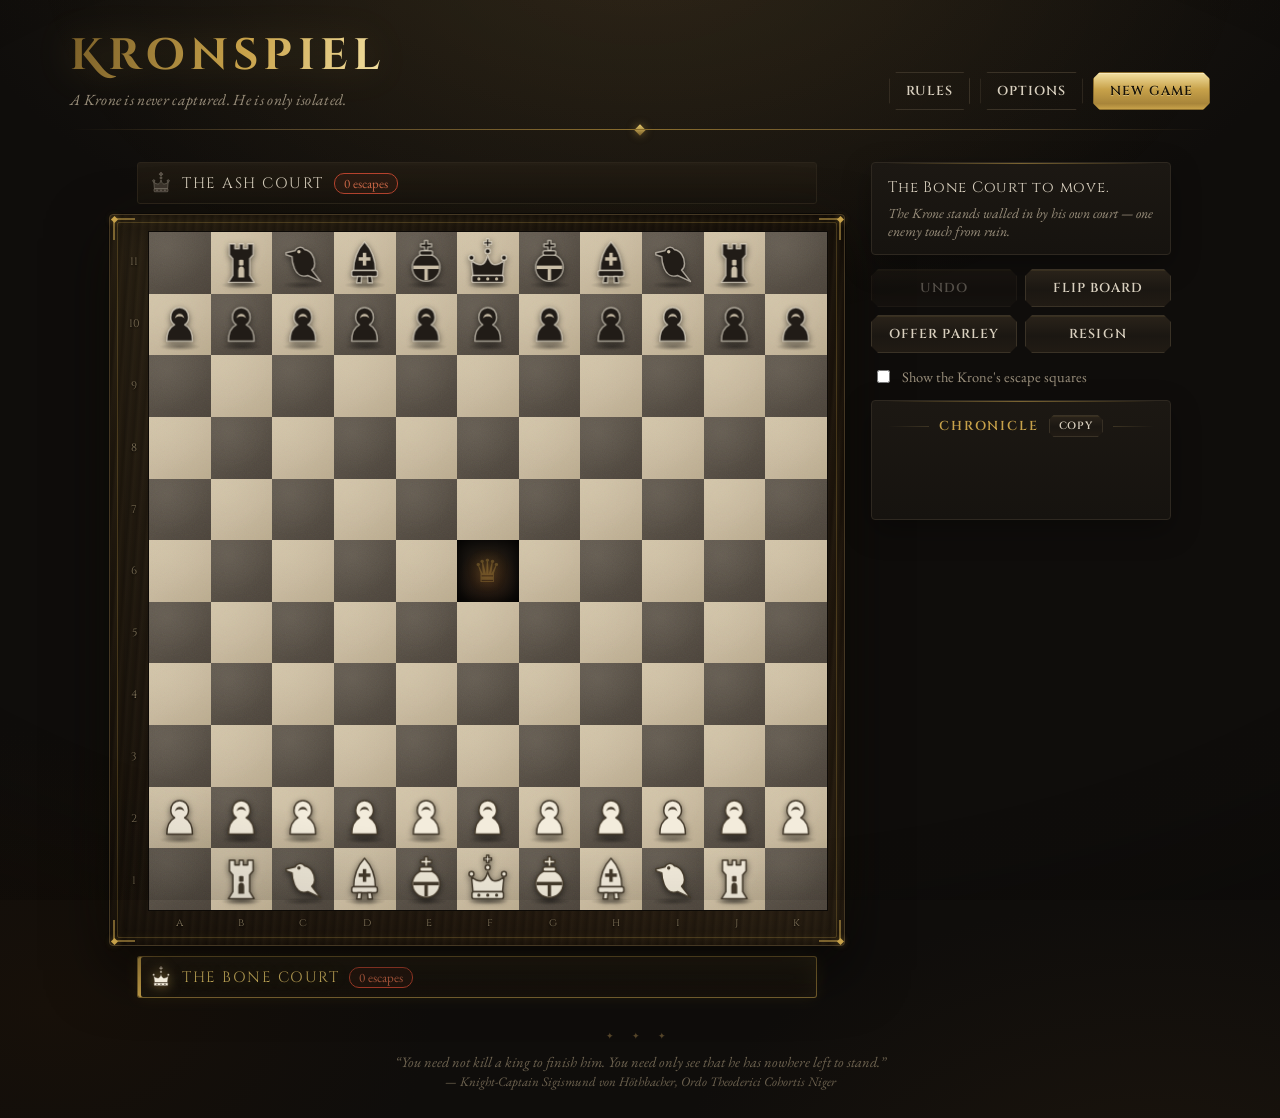
==== commit c25fa573: "Adopt the three agreed rule changes; overhaul the Primer Rules (per playtest findings): threats are " ====
--- a/index.html
+++ b/index.html
@@ -86,6 +86,7 @@
         <p id="tutor-text" class="tutor-text"></p>
         <div class="tutor-actions">
           <button id="btn-tutor-exit" class="btn mini ghost">Leave the Primer</button>
+          <button id="btn-tutor-back" class="btn mini ghost hidden">Back</button>
           <button id="btn-tutor-next" class="btn mini primary">Continue</button>
         </div>
       </div>
@@ -201,7 +202,7 @@
 
       <h3>The pieces</h3>
       <ul>
-        <li><strong><span class="rule-ico" data-piece="1"></span> Krone</strong> — one square in any direction. Never captured; see Isolation.</li>
+        <li><strong><span class="rule-ico" data-piece="1"></span> Krone</strong> — one square in any direction, onto open ground only. Never captured, and never captures; see Isolation.</li>
         <li><strong><span class="rule-ico" data-piece="2"></span> Kanzler</strong> (×2) — any distance in any direction. Each side has two, flanking the Krone from the first move.</li>
         <li><strong><span class="rule-ico" data-piece="3"></span> Marschall</strong> — any distance orthogonally.</li>
         <li><strong><span class="rule-ico" data-piece="4"></span> Prälat</strong> — any distance diagonally.</li>
@@ -219,8 +220,11 @@
         <li>Either the Krone's own square is directly threatened by an enemy piece, or at least one adjacent square that is <em>genuinely empty</em> — held by no piece of either colour — is threatened by an enemy piece.</li>
       </ol>
       <p>An enemy threat against a square already filled by the Krone's own court counts for nothing — that door was never going to open for him regardless. Only two things end a Krone's reign: a blade genuinely at his own throat, or a genuinely empty door that the enemy, and the enemy alone, has nailed shut. A Krone is never undone by his own house alone — he is undone by his own house under siege, and it makes no difference that his own men built most of the wall.</p>
+      <p><strong>The Krone is judged as if already lifted from his square.</strong> Every threat that concerns his movement or survival is tested as though he were not standing where he stands: a Kanzler bearing directly upon him threatens the ground behind him just as surely as the ground before him. A king does not shelter a doorway with his own body.</p>
       <p><strong>The Krone cannot be taken.</strong> No move may capture a Krone — it is simply not a legal move, exactly as landing on the Aschenstuhl is not. A Krone may stand indefinitely on a threatened square; only Isolation ends his part in the game.</p>
+      <p><strong>The Krone takes no one.</strong> The courtesy is returned: the Krone may never capture, and moves only onto open ground. Kronspiel permits no reaction — a Krone does not answer a wall by tearing a brick from it, and an enemy piece at his elbow is simply part of the wall.</p>
       <p><strong>There is no rescue.</strong> Isolation is judged before the court is given leave to act. A piece that could have captured the offending enemy, or blocked its line, does not save him — the move that would have done it always comes one turn too late. The one safeguard the rules provide: you may never voluntarily make a move that isolates your own Krone, just as the Krone may never step into an enemy's line.</p>
+      <p><strong>The Palsied Court.</strong> A player with no legal move at all — Krone included — loses at once, provided the enemy has a hand in it by the test above: a blade at the Krone's throat, or a threat against a genuinely empty square beside him. Paralysed under siege is fallen. Without any enemy touch, it is instead the Frozen Court, and drawn.</p>
 
       <h3>Draws</h3>
       <ul>
@@ -228,6 +232,7 @@
         <li><strong>The Long Winter</strong> — fifty moves by each side with no Bürger moved and no capture; either player may claim.</li>
         <li><strong>The Empty Court</strong> — lone Krone against lone Krone; drawn automatically.</li>
         <li><strong>Mutual Ruin</strong> — both Krone isolated at the start of the same round; drawn, and considered the most honest outcome the board can produce.</li>
+        <li><strong>The Frozen Court</strong> — no legal move remains, yet no enemy hand touches the wall: the court has choked itself still, alone. Drawn automatically.</li>
         <li><strong>Parley</strong> — a draw agreed between the players at any point.</li>
       </ul>
 
--- a/css/style.css
+++ b/css/style.css
@@ -563,6 +563,12 @@
   z-index: 2;
 }
 
+/* Primer sightline arrows, drawn into the marks layer */
+.marks-layer svg.tut-arrows { position: absolute; inset: 0; width: 100%; height: 100%; }
+svg.tut-arrows line { stroke: rgba(232, 201, 106, 0.85); stroke-width: 1.1; }
+svg.tut-arrows .halo line { stroke: rgba(200, 162, 74, 0.3); stroke-width: 2.6; }
+svg.tut-arrows polygon { fill: rgba(232, 201, 106, 0.85); }
+
 .piece {
   position: absolute;
   width: calc(100% / 11);
@@ -940,13 +946,22 @@
 
 /* ---------- the Primer (tutorial) ---------- */
 
-.tutor-card { border-color: #6a5a2f; }
+/* an illuminated page, set apart from the rest of the sidebar */
+.tutor-card {
+  border-color: #6a5a2f;
+  background:
+    radial-gradient(120% 55% at 50% 0%, rgba(200, 162, 74, 0.08), transparent 60%),
+    linear-gradient(180deg, var(--panel) 0%, var(--bg-2) 100%);
+  box-shadow:
+    0 10px 30px rgba(0, 0, 0, 0.3),
+    0 0 26px rgba(200, 162, 74, 0.09);
+}
 
 .tutor-step {
-  float: right;
   font-size: 11px;
-  color: #6e6350;
+  color: #8a7040;
   letter-spacing: 0.08em;
+  white-space: nowrap;
 }
 
 .tutor-title {
@@ -971,15 +986,33 @@
   50% { box-shadow: inset 0 0 0 4px rgba(232, 201, 106, 0.9), inset 0 0 18px rgba(200, 162, 74, 0.35); }
 }
 
+/* Continue appearing after an asked-for move lands: a soft candle-catch. */
+.btn.reveal { animation: tutreveal 0.9s ease-out; }
+@keyframes tutreveal {
+  0% { opacity: 0; transform: translateY(4px); box-shadow: 0 0 0 rgba(232, 201, 106, 0); }
+  55% { opacity: 1; box-shadow: 0 0 18px rgba(232, 201, 106, 0.45); }
+  100% { transform: translateY(0); box-shadow: 0 0 0 rgba(232, 201, 106, 0); }
+}
+
 /* ---------- winter clock & chronicle header ---------- */
 
 .winter-clock {
-  margin-top: 8px;
-  padding-top: 8px;
-  border-top: 1px solid #2c261d;
+  position: relative;
+  margin-top: 10px;
+  padding-top: 9px;
   font-size: 13.5px;
   font-style: italic;
   color: var(--ember-soft);
+}
+/* an ember-toned hairline instead of a flat border */
+.winter-clock::before {
+  content: "";
+  position: absolute;
+  top: 0;
+  left: 0;
+  right: 0;
+  height: 1px;
+  background: linear-gradient(90deg, transparent, rgba(184, 68, 47, 0.55), transparent);
 }
 
 .log-card h2.with-action {
@@ -1000,8 +1033,16 @@
   border: 1px solid #2e2820;
   border-radius: 3px;
   padding: 9px 12px;
-}
-.text-input:focus { outline: none; border-color: var(--gold); }
+  box-shadow: inset 0 2px 8px rgba(0, 0, 0, 0.35);
+  transition: border-color 0.15s, box-shadow 0.15s;
+}
+.text-input:focus {
+  outline: none;
+  border-color: var(--gold);
+  box-shadow:
+    inset 0 2px 8px rgba(0, 0, 0, 0.35),
+    0 0 12px rgba(200, 162, 74, 0.18);
+}
 .text-input::placeholder { color: #6e6350; font-style: italic; }
 
 #join-code {
@@ -1034,12 +1075,19 @@
   letter-spacing: 0.35em;
   text-align: center;
   color: var(--gold-bright);
+  background: rgba(200, 162, 74, 0.05);
   border: 1px dashed #6a5a2f;
   border-radius: 4px;
   padding: 14px 8px 14px 20px;
   margin: 12px 0 6px;
   text-shadow: 0 0 18px rgba(200, 162, 74, 0.35);
   user-select: all;
+  animation: codeglow 3.2s ease-in-out infinite;
+}
+
+@keyframes codeglow {
+  0%, 100% { text-shadow: 0 0 12px rgba(200, 162, 74, 0.25); }
+  50%      { text-shadow: 0 0 24px rgba(200, 162, 74, 0.5); }
 }
 .room-code:empty { display: none; }
 
@@ -1062,6 +1110,13 @@
   scrollbar-width: thin;
   scrollbar-color: #3a3226 transparent;
 }
+
+.chatlog::-webkit-scrollbar { width: 8px; }
+.chatlog::-webkit-scrollbar-thumb {
+  background: linear-gradient(180deg, #3a3226, #2a241a);
+  border-radius: 4px;
+}
+.chatlog::-webkit-scrollbar-track { background: transparent; }
 
 .chat-msg { line-height: 1.35; overflow-wrap: anywhere; }
 .chat-msg .who {
@@ -1133,7 +1188,14 @@
 }
 .focus-btn:hover { border-color: var(--gold); color: var(--gold-bright); }
 
-.btn.mini { padding: 6px 12px; font-size: 11.5px; }
+.btn.mini {
+  padding: 6px 12px;
+  font-size: 11.5px;
+  clip-path: polygon(
+    5px 0, calc(100% - 5px) 0, 100% 5px,
+    100% calc(100% - 5px), calc(100% - 5px) 100%,
+    5px 100%, 0 calc(100% - 5px), 0 5px);
+}
 
 .focus-hud { display: none; }
 
@@ -1274,6 +1336,7 @@
   .sq.flucht-target::after,
   .btn.claim,
   .escape-badge.tight,
+  .room-code,
   .piece {
     animation: none !important;
   }
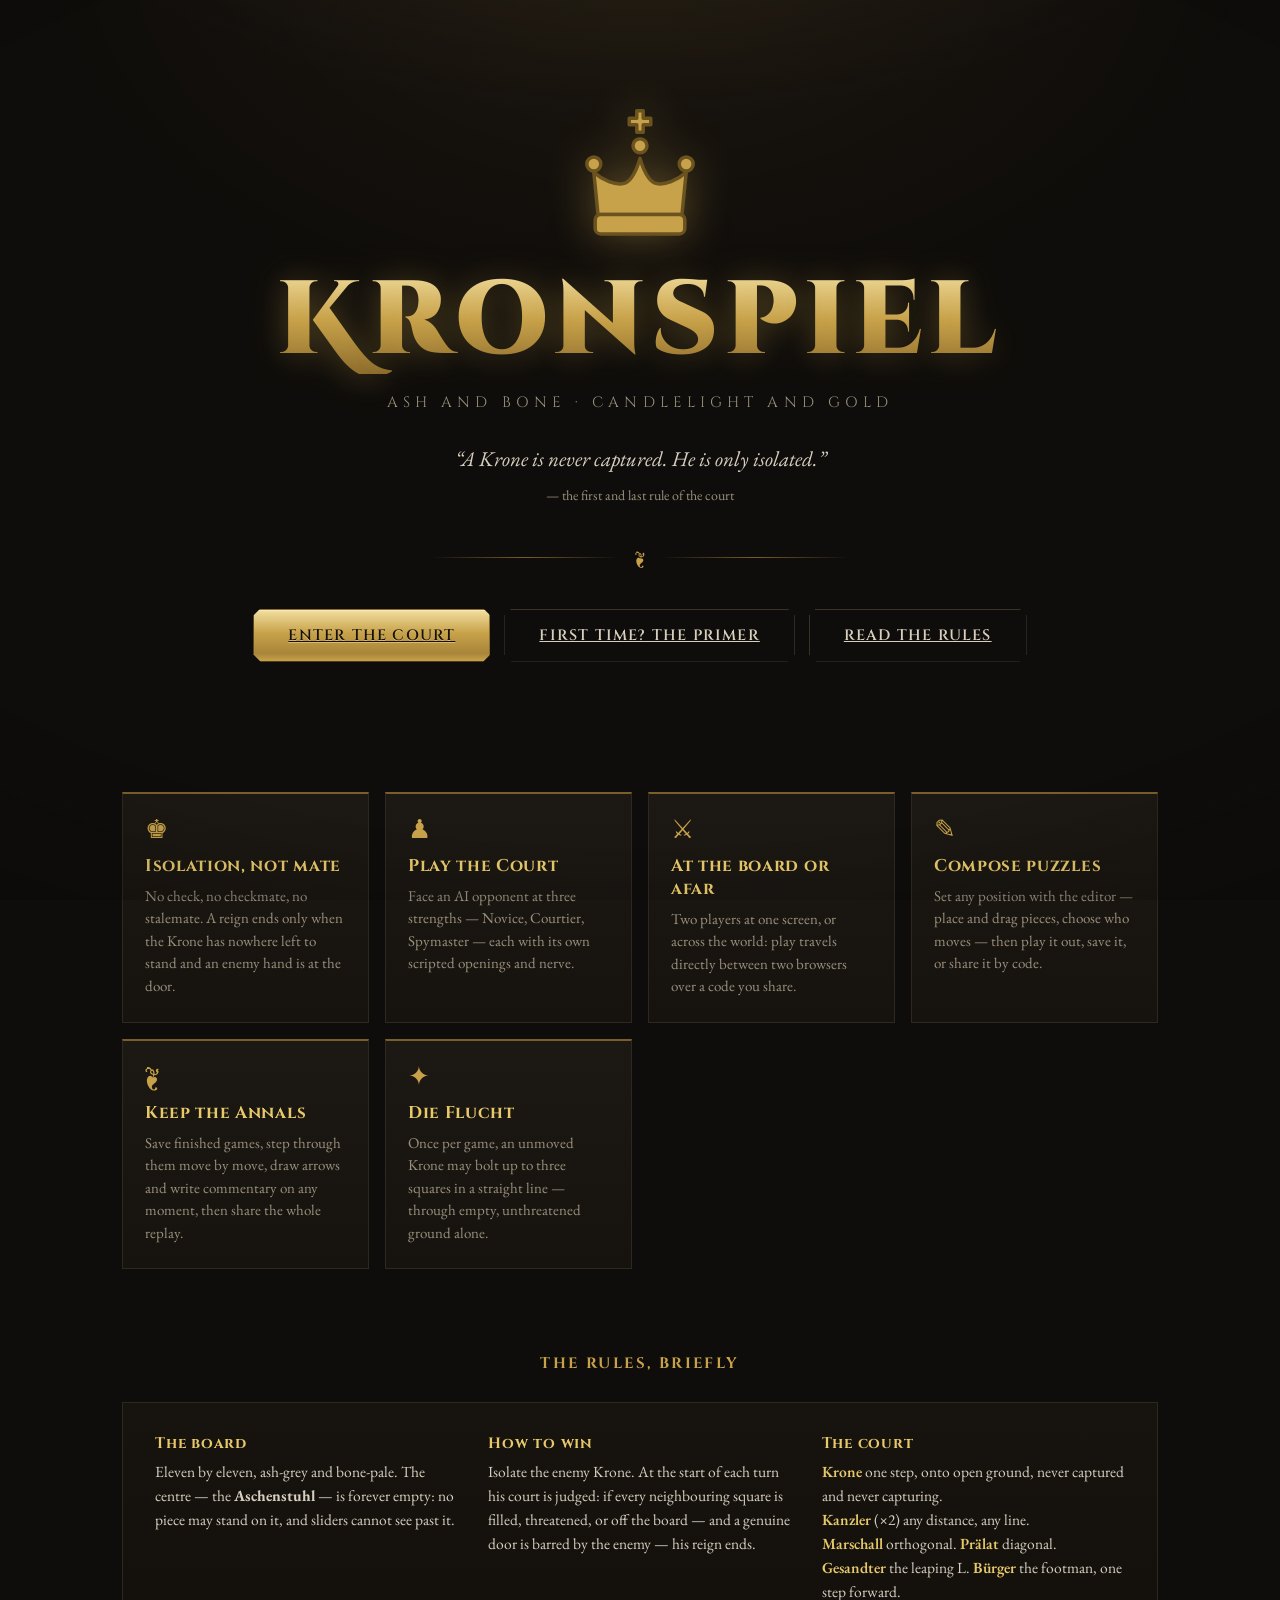
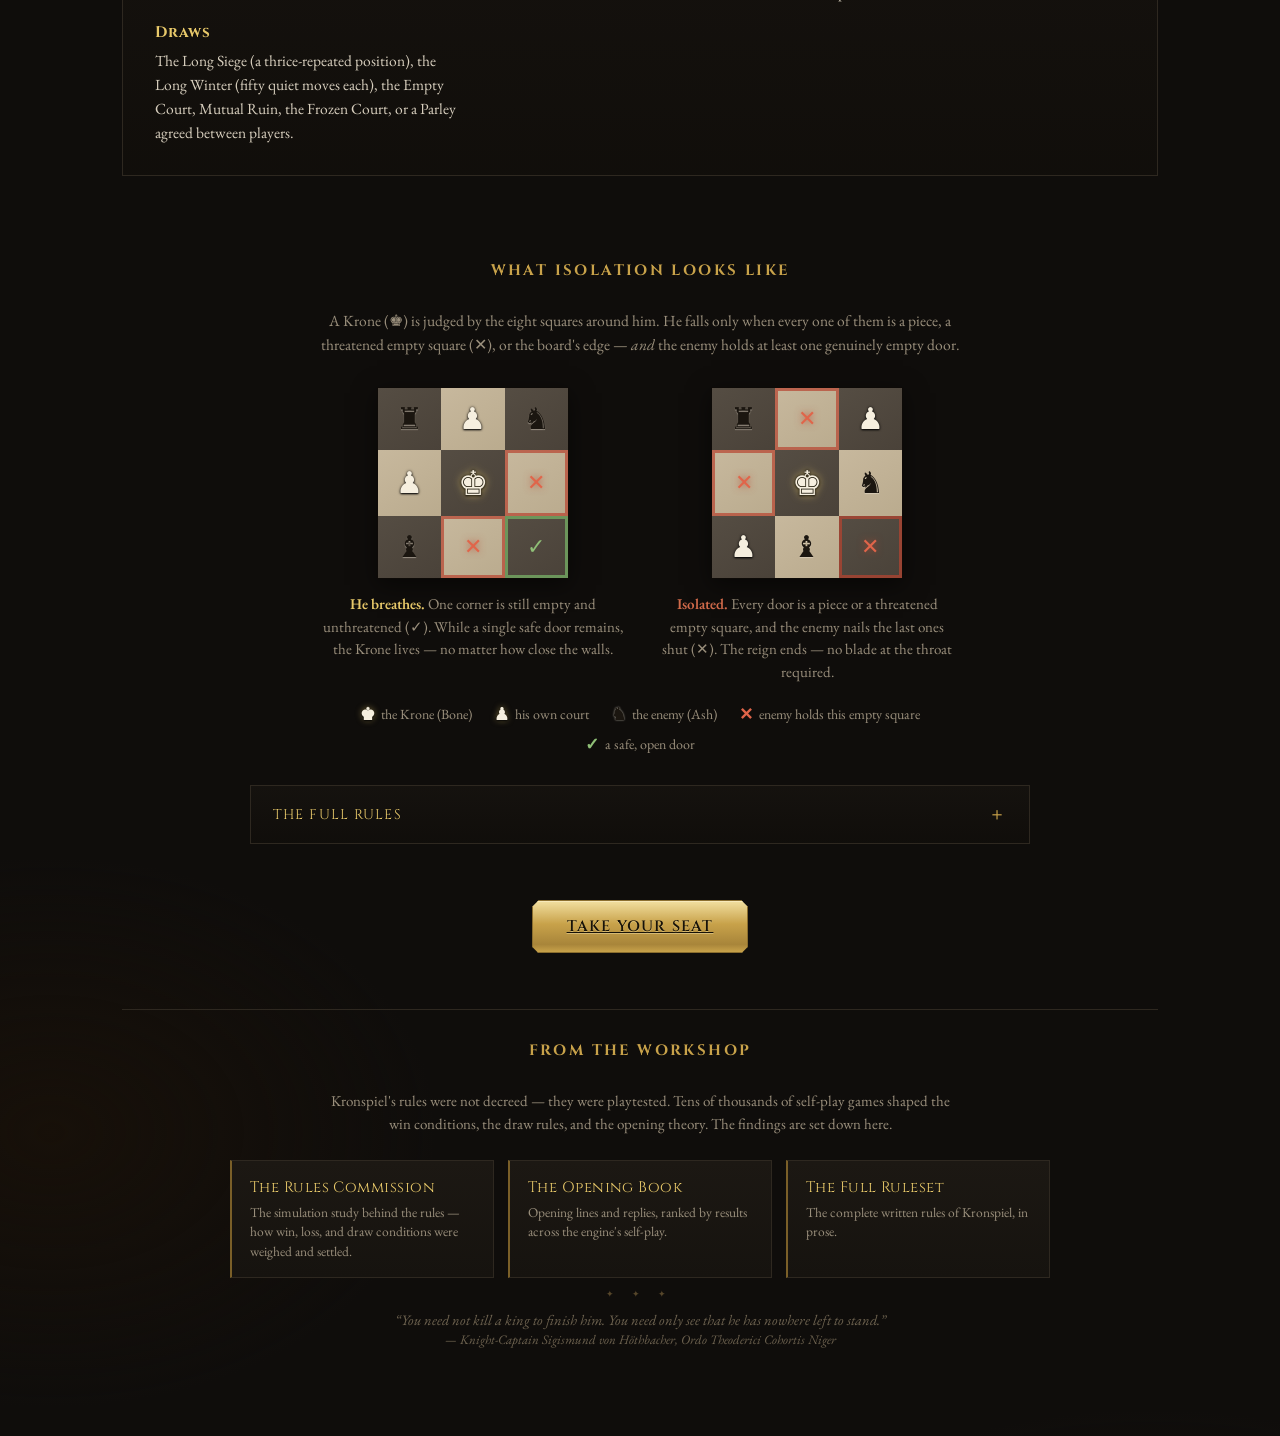
==== commit c9737083: "Add annotation, puzzle editor, the Annals replay viewer, and a homepage Board tools & study features" ====
--- a/index.html
+++ b/index.html
@@ -2,14 +2,229 @@
 <html lang="en">
 <head>
 <meta charset="UTF-8">
+<script>
+  // An invitation link (?join=CODE) belongs to the game, not the homepage.
+  if (/[?&]join=/.test(location.search)) location.replace('play.html' + location.search);
+</script>
 <meta name="viewport" content="width=device-width, initial-scale=1.0, viewport-fit=cover">
-<title>Kronspiel — Crown-play</title>
-<meta name="description" content="Kronspiel: an 11×11 court-game of Isolation. A Krone is never captured — he is only isolated.">
+<title>Kronspiel — a court-game of Isolation</title>
+<meta name="description" content="Kronspiel: an 11×11 court-game of Isolation. A Krone is never captured — he is only isolated. Play the Court, a friend, or the world; compose puzzles; keep the Annals.">
 <link rel="preconnect" href="https://fonts.googleapis.com">
 <link rel="preconnect" href="https://fonts.gstatic.com" crossorigin>
-<link href="https://fonts.googleapis.com/css2?family=Cinzel:wght@400;600;700&family=Cinzel+Decorative:wght@700&family=EB+Garamond:ital,wght@0,400;0,500;0,600;1,400&display=swap" rel="stylesheet">
+<link href="https://fonts.googleapis.com/css2?family=Cinzel:wght@400;600;700&family=Cinzel+Decorative:wght@700;900&family=EB+Garamond:ital,wght@0,400;0,500;0,600;1,400&display=swap" rel="stylesheet">
 <link rel="stylesheet" href="css/style.css">
 <link rel="icon" href="data:image/svg+xml,<svg xmlns='http://www.w3.org/2000/svg' viewBox='0 0 100 100'><text y='0.9em' font-size='90'>♚</text></svg>">
+<style>
+  .home {
+    max-width: 1080px;
+    margin: 0 auto;
+    padding: 0 22px 60px;
+    position: relative;
+    z-index: 1;
+  }
+
+  /* ---------- hero ---------- */
+  .hero {
+    text-align: center;
+    padding: clamp(48px, 12vh, 130px) 0 54px;
+    position: relative;
+  }
+  .hero-emblem {
+    width: clamp(88px, 16vw, 140px);
+    height: clamp(88px, 16vw, 140px);
+    margin: 0 auto 22px;
+    display: block;
+    fill: var(--gold);
+    stroke: #6b531f;
+    stroke-width: 2.5;
+    stroke-linejoin: round;
+    filter: drop-shadow(0 0 22px rgba(200, 162, 74, 0.4));
+    animation: emblem-glow 6s ease-in-out infinite;
+  }
+  @keyframes emblem-glow {
+    0%, 100% { filter: drop-shadow(0 0 14px rgba(200, 162, 74, 0.28)); }
+    50%      { filter: drop-shadow(0 0 30px rgba(232, 201, 106, 0.55)); }
+  }
+  .hero h1 {
+    font-family: "Cinzel Decorative", "Cinzel", serif;
+    font-weight: 900;
+    font-size: clamp(46px, 10vw, 104px);
+    letter-spacing: 0.06em;
+    margin: 0;
+    line-height: 1;
+    background: linear-gradient(180deg, var(--gold-pale) 0%, var(--gold) 48%, #8a6a2c 100%);
+    -webkit-background-clip: text;
+    background-clip: text;
+    color: transparent;
+    text-shadow: 0 2px 30px rgba(200, 162, 74, 0.15);
+  }
+  .hero .sub {
+    font-family: "Cinzel", serif;
+    letter-spacing: 0.34em;
+    text-transform: uppercase;
+    font-size: clamp(11px, 2.4vw, 15px);
+    color: var(--ink-dim);
+    margin: 18px 0 0;
+  }
+  .hero .quote {
+    max-width: 620px;
+    margin: 30px auto 0;
+    font-size: clamp(17px, 2.6vw, 21px);
+    font-style: italic;
+    color: var(--ink);
+    line-height: 1.5;
+  }
+  .hero .quote cite { display: block; margin-top: 10px; font-size: 14px; font-style: normal; color: var(--ink-dim); }
+
+  .rule-divider {
+    display: flex; align-items: center; justify-content: center; gap: 16px;
+    margin: 40px auto 0; max-width: 420px; color: var(--gold-deep);
+  }
+  .rule-divider::before, .rule-divider::after {
+    content: ""; height: 1px; flex: 1;
+    background: linear-gradient(90deg, transparent, var(--gold-deep), transparent);
+  }
+  .rule-divider span { font-size: 18px; color: var(--gold); }
+
+  .cta-row { display: flex; flex-wrap: wrap; gap: 14px; justify-content: center; margin-top: 40px; }
+  .btn.xl { font-size: 15px; padding: 15px 34px; }
+
+  /* ---------- feature cards ---------- */
+  .features {
+    display: grid;
+    grid-template-columns: repeat(auto-fit, minmax(240px, 1fr));
+    gap: 16px;
+    margin-top: 76px;
+  }
+  .feature {
+    background: linear-gradient(180deg, var(--panel) 0%, var(--bg-2) 100%);
+    border: 1px solid var(--panel-edge);
+    border-top: 2px solid var(--gold-deep);
+    padding: 22px 22px 24px;
+    position: relative;
+    transition: border-color 0.2s, transform 0.2s;
+  }
+  .feature:hover { border-top-color: var(--gold); transform: translateY(-3px); }
+  .feature .ico { font-size: 26px; color: var(--gold); line-height: 1; }
+  .feature h3 {
+    font-family: "Cinzel", serif; font-size: 17px; letter-spacing: 0.04em;
+    margin: 12px 0 8px; color: var(--gold-bright);
+  }
+  .feature p { margin: 0; font-size: 15px; line-height: 1.5; color: var(--ink-dim); }
+
+  /* ---------- rules summary ---------- */
+  .section-head {
+    text-align: center; margin: 84px 0 28px;
+    font-family: "Cinzel", serif; letter-spacing: 0.16em; text-transform: uppercase;
+    font-size: 15px; color: var(--gold);
+  }
+  .rules-grid {
+    display: grid; grid-template-columns: repeat(auto-fit, minmax(280px, 1fr)); gap: 18px 30px;
+    background: linear-gradient(180deg, rgba(28,24,19,0.6), rgba(18,15,11,0.6));
+    border: 1px solid var(--panel-edge); padding: 30px 32px;
+  }
+  .rules-grid h4 {
+    font-family: "Cinzel", serif; color: var(--gold-bright); font-size: 15px;
+    letter-spacing: 0.05em; margin: 0 0 6px;
+  }
+  .rules-grid p { margin: 0; font-size: 15.5px; line-height: 1.55; color: var(--ink); }
+  .rules-grid .piece-line { color: var(--ink); }
+  .rules-grid .piece-line b { color: var(--gold-bright); font-weight: 600; }
+
+  /* ---------- isolation diagram ---------- */
+  .iso-figures {
+    display: flex; flex-wrap: wrap; gap: 34px; justify-content: center;
+    margin-top: 30px;
+  }
+  .iso { margin: 0; max-width: 300px; text-align: center; }
+  .iso-board {
+    width: 192px; height: 192px; margin: 0 auto 14px;
+    display: grid; grid-template-columns: repeat(3, 1fr);
+    border: 1px solid #0d0a07; box-shadow: 0 6px 22px rgba(0,0,0,0.5), inset 0 0 30px rgba(0,0,0,0.4);
+  }
+  .iso-board .c {
+    position: relative; display: flex; align-items: center; justify-content: center;
+    font-size: 30px; line-height: 1;
+  }
+  .iso-board .c.bone { background: linear-gradient(145deg, #c7b89d, #baab8e); }
+  .iso-board .c.ash  { background: linear-gradient(145deg, #554d43, #4a4239); }
+  /* Krone is a Bone (white) piece — the defender — marked as king by a gold ring, not a gold fill. */
+  .iso-board .krone { color: #f6efdf; font-size: 34px; text-shadow: 0 0 3px #000, 0 0 9px rgba(232,201,106,0.85), 0 1px 2px #000; }
+  .iso-board .own   { color: #f6efdf; text-shadow: 0 1px 2px #000, 0 0 3px rgba(0,0,0,0.7); }
+  .iso-board .enemy { color: #1b1610; text-shadow: 0 1px 1px rgba(243,236,220,0.45); }
+  .iso-board .threat { box-shadow: inset 0 0 0 3px rgba(184,68,47,0.7); }
+  .iso-board .threat::after { content: "✕"; color: #e0654a; font-size: 22px; text-shadow: 0 0 7px rgba(184,68,47,0.7); }
+  .iso-board .open { box-shadow: inset 0 0 0 3px rgba(111,158,95,0.9); }
+  .iso-board .open::after { content: "✓"; color: #8fbf77; font-size: 22px; }
+  .iso figcaption { font-size: 15px; line-height: 1.5; color: var(--ink-dim); }
+  .iso figcaption b { color: var(--gold-bright); font-weight: 600; }
+  .iso.doomed figcaption b { color: var(--ember-soft); }
+  .iso-legend {
+    display: flex; flex-wrap: wrap; gap: 8px 22px; justify-content: center;
+    margin: 20px auto 0; max-width: 660px; font-size: 14px; color: var(--ink-dim);
+  }
+  .iso-legend span { display: inline-flex; align-items: center; gap: 6px; }
+  .iso-legend b { font-style: normal; font-size: 17px; }
+  .lg-own { color: #f6efdf; text-shadow: 0 1px 2px #000, 0 0 6px rgba(232,201,106,0.5); }
+  .lg-enemy { color: #1b1610; text-shadow: 0 0 2px rgba(243,236,220,0.8); }
+  .lg-x { color: #e0654a; } .lg-open { color: #8fbf77; }
+
+  /* ---------- full rules ---------- */
+  .full-rules {
+    margin: 30px auto 0; max-width: 780px;
+    border: 1px solid var(--panel-edge);
+    background: linear-gradient(180deg, rgba(28,24,19,0.5), rgba(18,15,11,0.5));
+  }
+  .full-rules > summary {
+    cursor: pointer; list-style: none; padding: 16px 22px;
+    font-family: "Cinzel", serif; letter-spacing: 0.08em; text-transform: uppercase;
+    font-size: 14px; color: var(--gold-bright); user-select: none;
+    display: flex; align-items: center; justify-content: space-between;
+  }
+  .full-rules > summary::-webkit-details-marker { display: none; }
+  .full-rules > summary::after { content: "＋"; color: var(--gold); font-size: 18px; }
+  .full-rules[open] > summary::after { content: "－"; }
+  .full-rules > summary:hover { color: var(--gold-pale); }
+  .full-rules .rules-body { padding: 4px 26px 24px; }
+  .full-rules .rules-body h3 {
+    font-family: "Cinzel", serif; color: var(--gold); font-size: 15px;
+    letter-spacing: 0.06em; margin: 22px 0 6px;
+  }
+  .full-rules .rules-body p, .full-rules .rules-body li { font-size: 15.5px; line-height: 1.6; color: var(--ink); }
+  .full-rules .rules-body .g { color: var(--gold-bright); font-weight: 600; }
+
+  .home-foot { text-align: center; margin-top: 70px; }
+  .home-foot .btn { margin: 0 6px; }
+
+  /* ---------- workshop / simulations ---------- */
+  .workshop {
+    margin-top: 72px;
+    border-top: 1px solid var(--panel-edge);
+    padding-top: 30px;
+  }
+  .workshop .section-head { margin-top: 0; }
+  .workshop-lead {
+    text-align: center; max-width: 640px; margin: 0 auto 24px;
+    font-size: 15px; line-height: 1.55; color: var(--ink-dim);
+  }
+  .workshop-links {
+    display: grid; grid-template-columns: repeat(auto-fit, minmax(220px, 1fr));
+    gap: 14px; max-width: 820px; margin: 0 auto;
+  }
+  .workshop-links a {
+    display: block; text-decoration: none;
+    background: linear-gradient(180deg, var(--panel), var(--bg-2));
+    border: 1px solid var(--panel-edge); border-left: 2px solid var(--gold-deep);
+    padding: 16px 18px; transition: border-color 0.2s, transform 0.2s;
+  }
+  .workshop-links a:hover { border-left-color: var(--gold); transform: translateY(-2px); }
+  .workshop-links .wl-title { font-family: "Cinzel", serif; font-size: 15px; color: var(--gold-bright); letter-spacing: 0.03em; }
+  .workshop-links .wl-desc { font-size: 13.5px; color: var(--ink-dim); margin-top: 5px; line-height: 1.45; }
+
+  @media (max-width: 560px) {
+    .cta-row .btn { flex: 1 1 100%; }
+  }
+</style>
 </head>
 <body>
 <div class="embers" aria-hidden="true">
@@ -23,291 +238,192 @@
   <span style="--x:88%; --d:25s; --dl:-2s;  --s:3px; --drift:-26px"></span>
   <span style="--x:95%; --d:20s; --dl:-11s; --s:2px; --drift:14px"></span>
 </div>
-<div class="app">
-
-  <header class="masthead">
-    <div class="masthead-inner">
-      <div class="title-block">
-        <h1>Kronspiel</h1>
-        <p class="tagline">A Krone is never captured. He is only isolated.</p>
+
+<main class="home">
+  <section class="hero">
+    <svg class="hero-emblem" viewBox="0 0 100 100" aria-hidden="true">
+      <path d="M47.7 2 h4.6 v5.4 h5.4 v4.6 h-5.4 v5.4 h-4.6 v-5.4 h-5.4 v-4.6 h5.4 Z"/>
+      <path d="M20 76 L17 46 C24 52 32 55 38 54 C43 53 47 46 50 36 C53 46 57 53 62 54 C68 55 76 52 83 46 L80 76 Z"/>
+      <circle cx="17" cy="40" r="5"/>
+      <circle cx="83" cy="40" r="5"/>
+      <circle cx="50" cy="27" r="5"/>
+      <rect x="18" y="76" width="64" height="14" rx="4"/>
+    </svg>
+    <h1>Kronspiel</h1>
+    <p class="sub">Ash and Bone · Candlelight and Gold</p>
+    <p class="quote">
+      “A Krone is never captured. He is only isolated.”
+      <cite>— the first and last rule of the court</cite>
+    </p>
+    <div class="rule-divider"><span>❦</span></div>
+    <div class="cta-row">
+      <a class="btn primary xl" href="play.html">Enter the Court</a>
+      <a class="btn ghost xl" href="play.html">First time? The Primer</a>
+      <a class="btn ghost xl" href="#rules">Read the Rules</a>
+    </div>
+  </section>
+
+  <section class="features">
+    <div class="feature">
+      <div class="ico">♚</div>
+      <h3>Isolation, not mate</h3>
+      <p>No check, no checkmate, no stalemate. A reign ends only when the Krone has nowhere left to stand and an enemy hand is at the door.</p>
+    </div>
+    <div class="feature">
+      <div class="ico">♟</div>
+      <h3>Play the Court</h3>
+      <p>Face an AI opponent at three strengths — Novice, Courtier, Spymaster — each with its own scripted openings and nerve.</p>
+    </div>
+    <div class="feature">
+      <div class="ico">⚔</div>
+      <h3>At the board or afar</h3>
+      <p>Two players at one screen, or across the world: play travels directly between two browsers over a code you share.</p>
+    </div>
+    <div class="feature">
+      <div class="ico">✎</div>
+      <h3>Compose puzzles</h3>
+      <p>Set any position with the editor — place and drag pieces, choose who moves — then play it out, save it, or share it by code.</p>
+    </div>
+    <div class="feature">
+      <div class="ico">❦</div>
+      <h3>Keep the Annals</h3>
+      <p>Save finished games, step through them move by move, draw arrows and write commentary on any moment, then share the whole replay.</p>
+    </div>
+    <div class="feature">
+      <div class="ico">✦</div>
+      <h3>Die Flucht</h3>
+      <p>Once per game, an unmoved Krone may bolt up to three squares in a straight line — through empty, unthreatened ground alone.</p>
+    </div>
+  </section>
+
+  <h2 class="section-head" id="rules">The Rules, Briefly</h2>
+  <div class="rules-grid">
+    <div>
+      <h4>The board</h4>
+      <p>Eleven by eleven, ash-grey and bone-pale. The centre — the <b>Aschenstuhl</b> — is forever empty: no piece may stand on it, and sliders cannot see past it.</p>
+    </div>
+    <div>
+      <h4>How to win</h4>
+      <p>Isolate the enemy Krone. At the start of each turn his court is judged: if every neighbouring square is filled, threatened, or off the board — and a genuine door is barred by the enemy — his reign ends.</p>
+    </div>
+    <div>
+      <h4>The court</h4>
+      <p class="piece-line">
+        <b>Krone</b> one step, onto open ground, never captured and never capturing.<br>
+        <b>Kanzler</b> (×2) any distance, any line.<br>
+        <b>Marschall</b> orthogonal. <b>Prälat</b> diagonal.<br>
+        <b>Gesandter</b> the leaping L. <b>Bürger</b> the footman, one step forward.
+      </p>
+    </div>
+    <div>
+      <h4>Draws</h4>
+      <p>The Long Siege (a thrice-repeated position), the Long Winter (fifty quiet moves each), the Empty Court, Mutual Ruin, the Frozen Court, or a Parley agreed between players.</p>
+    </div>
+  </div>
+
+  <h2 class="section-head">What Isolation Looks Like</h2>
+  <p style="text-align:center; max-width:640px; margin:0 auto; color:var(--ink-dim); font-size:15.5px; line-height:1.55;">
+    A Krone (♚) is judged by the eight squares around him. He falls only when every one of them is a piece, a threatened empty square (✕), or the board's edge — <em>and</em> the enemy holds at least one genuinely empty door.
+  </p>
+  <div class="iso-figures">
+    <figure class="iso">
+      <div class="iso-board" aria-hidden="true">
+        <span class="c ash"><span class="enemy">♜</span></span><span class="c bone"><span class="own">♟</span></span><span class="c ash"><span class="enemy">♞</span></span>
+        <span class="c bone"><span class="own">♟</span></span><span class="c ash"><span class="krone">♚</span></span><span class="c bone threat"></span>
+        <span class="c ash"><span class="enemy">♝</span></span><span class="c bone threat"></span><span class="c ash open"></span>
       </div>
-      <nav class="top-actions">
-        <button id="btn-rules" class="btn ghost">Rules</button>
-        <button id="btn-options" class="btn ghost">Options</button>
-        <button id="btn-new" class="btn primary">New Game</button>
-      </nav>
-    </div>
-  </header>
-
-  <main class="table">
-
-    <section class="board-column">
-      <div class="focus-hud">
-        <button id="btn-focus-undo" class="btn mini">Undo</button>
-        <span id="focus-status"></span>
-        <button id="btn-focus-exit" class="btn mini">Exit</button>
+      <figcaption><b>He breathes.</b> One corner is still empty and unthreatened (✓). While a single safe door remains, the Krone lives — no matter how close the walls.</figcaption>
+    </figure>
+    <figure class="iso doomed">
+      <div class="iso-board" aria-hidden="true">
+        <span class="c ash"><span class="enemy">♜</span></span><span class="c bone threat"></span><span class="c ash"><span class="own">♟</span></span>
+        <span class="c bone threat"></span><span class="c ash"><span class="krone">♚</span></span><span class="c bone"><span class="enemy">♞</span></span>
+        <span class="c ash"><span class="own">♟</span></span><span class="c bone"><span class="enemy">♝</span></span><span class="c ash threat"></span>
       </div>
-      <div class="player-bar" id="bar-top">
-        <span class="court-sigil ash">♛</span>
-        <span class="court-name" id="name-top">The Ash Court</span>
-        <span class="escape-badge" id="esc-top" title="Open escape squares around this Krone"></span>
-        <span class="captured" id="cap-top"></span>
-      </div>
-
-      <div class="board-frame">
-        <i class="bf-corner tl" aria-hidden="true"></i>
-        <i class="bf-corner tr" aria-hidden="true"></i>
-        <i class="bf-corner bl" aria-hidden="true"></i>
-        <i class="bf-corner br" aria-hidden="true"></i>
-        <div class="board-inner">
-          <div id="ranks" class="ranks"></div>
-          <div class="board-and-files">
-            <div id="board" class="board" aria-label="Kronspiel board">
-              <div id="pieces" class="pieces-layer"></div>
-              <div id="marks" class="marks-layer"></div>
-            </div>
-            <div id="files" class="files"></div>
-          </div>
-        </div>
-      </div>
-
-      <div class="player-bar" id="bar-bottom">
-        <span class="court-sigil bone">♛</span>
-        <span class="court-name" id="name-bottom">The Bone Court</span>
-        <span class="escape-badge" id="esc-bottom" title="Open escape squares around this Krone"></span>
-        <span class="captured" id="cap-bottom"></span>
-      </div>
-    </section>
-
-    <aside class="sidebar">
-      <div class="log-card tutor-card hidden" id="tutor-card">
-        <h2>The Primer <span id="tutor-step" class="tutor-step"></span></h2>
-        <h3 id="tutor-title" class="tutor-title"></h3>
-        <p id="tutor-text" class="tutor-text"></p>
-        <div class="tutor-actions">
-          <button id="btn-tutor-exit" class="btn mini ghost">Leave the Primer</button>
-          <button id="btn-tutor-back" class="btn mini ghost hidden">Back</button>
-          <button id="btn-tutor-next" class="btn mini primary">Continue</button>
-        </div>
-      </div>
-
-      <div class="status-card">
-        <div id="status" class="status">The Bone Court to move.</div>
-        <div id="substatus" class="substatus"></div>
-        <div id="winter-clock" class="winter-clock hidden"></div>
-      </div>
-
-      <div class="controls">
-        <button id="btn-undo" class="btn">Undo</button>
-        <button id="btn-flip" class="btn">Flip Board</button>
-        <button id="btn-parley" class="btn">Offer Parley</button>
-        <button id="btn-resign" class="btn danger">Resign</button>
-      </div>
-
-      <div id="claims" class="claims hidden">
-        <button id="btn-siege" class="btn claim hidden">Claim the Long Siege</button>
-        <button id="btn-winter" class="btn claim hidden">Claim the Long Winter</button>
-      </div>
-
-      <label class="toggle">
-        <input type="checkbox" id="chk-escapes">
-        <span>Show the Krone's escape squares</span>
-      </label>
-
-      <div class="log-card">
-        <h2 class="with-action">Chronicle <button id="btn-export" class="btn mini" title="Copy the game record as text">Copy</button></h2>
-        <ol id="movelog" class="movelog"></ol>
-      </div>
-
-      <div class="log-card chat-card hidden" id="chat-card">
-        <h2>Parlour</h2>
-        <div id="chatlog" class="chatlog"></div>
-        <form id="chat-form" class="chat-form">
-          <input id="chat-input" class="text-input" maxlength="300" placeholder="Speak…" autocomplete="off">
-          <button class="btn mini" type="submit">Send</button>
-        </form>
-      </div>
-    </aside>
-
-  </main>
+      <figcaption><b>Isolated.</b> Every door is a piece or a threatened empty square, and the enemy nails the last ones shut (✕). The reign ends — no blade at the throat required.</figcaption>
+    </figure>
+  </div>
+  <div class="iso-legend">
+    <span><b class="lg-own">♚</b> the Krone (Bone)</span>
+    <span><b class="lg-own">♟</b> his own court</span>
+    <span><b class="lg-enemy">♞</b> the enemy (Ash)</span>
+    <span><b class="lg-x">✕</b> enemy holds this empty square</span>
+    <span><b class="lg-open">✓</b> a safe, open door</span>
+  </div>
+
+  <details class="full-rules">
+    <summary>The Full Rules</summary>
+    <div class="rules-body">
+      <h3>The board</h3>
+      <p>Eleven by eleven, ash-grey and bone-pale. The centre square — the <span class="g">Aschenstuhl</span>, the Ash Seat — is permanently empty. No piece may ever occupy it, sliding pieces cannot see past it, and a Gesandter may leap over it but never land on it. For the Krone it behaves exactly as the edge of the board: a square he cannot step onto, but never an enemy hand at his throat. A Bürger whose file runs into the throne may step diagonally around it, capture or no capture — the game's one non-capturing diagonal step.</p>
+
+      <h3>The pieces</h3>
+      <ul>
+        <li><span class="g">♚ Krone</span> — one square in any direction, onto open ground only. Never captured, and never captures; see Isolation.</li>
+        <li><span class="g">♛ Kanzler</span> (×2) — any distance in any direction. Each side has two, flanking the Krone from the first move.</li>
+        <li><span class="g">♜ Marschall</span> — any distance orthogonally.</li>
+        <li><span class="g">♝ Prälat</span> — any distance diagonally.</li>
+        <li><span class="g">♞ Gesandter</span> — the broken L-step; leaps over anything in its path.</li>
+        <li><span class="g">♟ Bürger</span> — one square forward; on its first move only, it may instead advance one, two, or three squares in a straight line. Captures one square diagonally forward, at any time. A Bürger reaching the far rank promotes — <em>only ever</em> to a Gesandter. There is no en passant.</li>
+      </ul>
+
+      <h3>Die Flucht</h3>
+      <p>An unmoved Krone may, once per game, leap up to three squares in a straight orthogonal line — provided every square he passes through and lands on is empty and unthreatened. Any ordinary Krone move forfeits the option forever.</p>
+
+      <h3>Isolation — the only way to win</h3>
+      <p>There is no check, no checkmate, and no stalemate-as-draw. At the start of every turn, before any piece moves, the Krone of the player to move is examined. He is <span class="g">Isolated</span> — and the game instantly lost — when both of the following hold:</p>
+      <ol>
+        <li>Every square adjacent to him (including any square still reachable by Die Flucht) is occupied by a piece of <em>either</em> colour, threatened by an enemy piece, or off the board.</li>
+        <li>Either the Krone's own square is directly threatened by an enemy piece, or at least one adjacent square that is <em>genuinely empty</em> — held by no piece of either colour — is threatened by an enemy piece.</li>
+      </ol>
+      <p>An enemy threat against a square already filled by the Krone's own court counts for nothing — that door was never going to open for him regardless. Only two things end a Krone's reign: a blade genuinely at his own throat, or a genuinely empty door that the enemy, and the enemy alone, has nailed shut. A Krone is never undone by his own house alone — he is undone by his own house under siege.</p>
+      <p><span class="g">The Krone is judged as if already lifted from his square.</span> Every threat that concerns his survival is tested as though he were not standing where he stands: a Kanzler bearing directly upon him threatens the ground behind him just as surely as the ground before him. A king does not shelter a doorway with his own body.</p>
+      <p><span class="g">The Krone cannot be taken, and takes no one.</span> No move may capture a Krone — it is simply not legal, exactly as landing on the Aschenstuhl is not. In return, the Krone never captures and moves only onto open ground. He may stand indefinitely on a threatened square; only Isolation ends his part in the game.</p>
+      <p><span class="g">There is no rescue.</span> Isolation is judged before the court is given leave to act. A piece that could have captured the offending enemy, or blocked its line, does not save him — the move that would have done it always comes one turn too late. The one safeguard: you may never voluntarily make a move that isolates your own Krone.</p>
+      <p><span class="g">The Palsied Court.</span> A player with no legal move at all — Krone included — loses at once, provided the enemy has a hand in it by the test above. Paralysed under siege is fallen. Without any enemy touch, it is instead the Frozen Court, and drawn.</p>
+
+      <h3>Draws</h3>
+      <ul>
+        <li><span class="g">The Long Siege</span> — the same position, same player to move, a third time; either player may claim.</li>
+        <li><span class="g">The Long Winter</span> — fifty moves by each side with no Bürger moved and no capture; either player may claim.</li>
+        <li><span class="g">The Empty Court</span> — lone Krone against lone Krone; drawn automatically.</li>
+        <li><span class="g">Mutual Ruin</span> — both Krone isolated at the start of the same round; drawn, and reckoned the most honest outcome the board can produce.</li>
+        <li><span class="g">The Frozen Court</span> — no legal move remains, yet no enemy hand touches the wall; drawn automatically.</li>
+        <li><span class="g">Parley</span> — a draw agreed between the players at any point.</li>
+      </ul>
+
+      <h3>Conventions of this table</h3>
+      <p>The Bone Court moves first. Ranks run 1–11 from the Bone home rank; files run a–k from the left of the Bone player.</p>
+    </div>
+  </details>
+
+  <div class="home-foot">
+    <a class="btn primary xl" href="play.html">Take Your Seat</a>
+  </div>
+
+  <section class="workshop">
+    <h2 class="section-head">From the Workshop</h2>
+    <p class="workshop-lead">Kronspiel's rules were not decreed — they were playtested. Tens of thousands of self-play games shaped the win conditions, the draw rules, and the opening theory. The findings are set down here.</p>
+    <div class="workshop-links">
+      <a href="sim_results.html">
+        <div class="wl-title">The Rules Commission</div>
+        <div class="wl-desc">The simulation study behind the rules — how win, loss, and draw conditions were weighed and settled.</div>
+      </a>
+      <a href="sim_openings.html">
+        <div class="wl-title">The Opening Book</div>
+        <div class="wl-desc">Opening lines and replies, ranked by results across the engine's self-play.</div>
+      </a>
+      <a href="Kronspiel_Rules.md">
+        <div class="wl-title">The Full Ruleset</div>
+        <div class="wl-desc">The complete written rules of Kronspiel, in prose.</div>
+      </a>
+    </div>
+  </section>
 
   <footer class="colophon">
     <p>“You need not kill a king to finish him. You need only see that he has nowhere left to stand.”</p>
     <p class="attribution">— Knight-Captain Sigismund von Höthbacher, <em>Ordo Theoderici Cohortis Niger</em></p>
   </footer>
-</div>
-
-<!-- New game dialog -->
-<div class="overlay hidden" id="ov-new">
-  <div class="dialog">
-    <h2>A New Game</h2>
-    <div class="field">
-      <span class="field-label">Opponent</span>
-      <div class="seg" id="seg-mode">
-        <button data-v="hotseat" class="seg-btn active">Two Players</button>
-        <button data-v="ai" class="seg-btn">Against the Court</button>
-        <button data-v="online" class="seg-btn">Online</button>
-      </div>
-    </div>
-    <div class="field ai-only">
-      <span class="field-label">You command</span>
-      <div class="seg" id="seg-side">
-        <button data-v="bone" class="seg-btn active">The Bone Court</button>
-        <button data-v="ash" class="seg-btn">The Ash Court</button>
-      </div>
-    </div>
-    <div class="field ai-only">
-      <span class="field-label">The Court plays as</span>
-      <div class="seg" id="seg-level">
-        <button data-v="novice" class="seg-btn">Novice</button>
-        <button data-v="courtier" class="seg-btn active">Courtier</button>
-        <button data-v="spymaster" class="seg-btn">Spymaster</button>
-      </div>
-    </div>
-    <div class="field online-only">
-      <span class="field-label">Your part</span>
-      <div class="seg" id="seg-net-role">
-        <button data-v="host" class="seg-btn active">Create a Table</button>
-        <button data-v="join" class="seg-btn">Join by Code</button>
-      </div>
-    </div>
-    <div class="field online-only host-only">
-      <span class="field-label">You command</span>
-      <div class="seg" id="seg-host-side">
-        <button data-v="bone" class="seg-btn active">The Bone Court</button>
-        <button data-v="ash" class="seg-btn">The Ash Court</button>
-      </div>
-    </div>
-    <div class="field online-only join-only">
-      <span class="field-label">Room code</span>
-      <input id="join-code" class="text-input" maxlength="8" placeholder="e.g. K7QF"
-             autocomplete="off" autocapitalize="characters" spellcheck="false">
-    </div>
-    <p class="dialog-note online-only">Play travels directly between your two browsers; share the code by any messenger you like.</p>
-    <div class="dialog-actions">
-      <button class="btn ghost" id="btn-primer-new">First Time? The Primer</button>
-      <button class="btn ghost" id="btn-new-cancel">Cancel</button>
-      <button class="btn primary" id="btn-new-start">Begin</button>
-    </div>
-  </div>
-</div>
-
-<!-- Rules dialog -->
-<div class="overlay hidden" id="ov-rules">
-  <div class="dialog wide">
-    <h2>The Rules, Briefly</h2>
-    <div class="rules-body">
-      <h3>The board</h3>
-      <p>Eleven by eleven, ash-grey and bone-pale. The centre square — the <strong>Aschenstuhl</strong>, the Ash Seat — is permanently empty. No piece may ever occupy it, sliding pieces cannot see past it, and a Gesandter may leap over it but never land on it. For the Krone it behaves exactly as the edge of the board: a square he cannot step onto, but never an enemy hand at his throat. A Bürger whose file runs into the throne — standing at f5 or f7 — may step diagonally around it onto e6 or g6, capture or no capture: the game's one non-capturing diagonal step.</p>
-
-      <h3>The pieces</h3>
-      <ul>
-        <li><strong><span class="rule-ico" data-piece="1"></span> Krone</strong> — one square in any direction, onto open ground only. Never captured, and never captures; see Isolation.</li>
-        <li><strong><span class="rule-ico" data-piece="2"></span> Kanzler</strong> (×2) — any distance in any direction. Each side has two, flanking the Krone from the first move.</li>
-        <li><strong><span class="rule-ico" data-piece="3"></span> Marschall</strong> — any distance orthogonally.</li>
-        <li><strong><span class="rule-ico" data-piece="4"></span> Prälat</strong> — any distance diagonally.</li>
-        <li><strong><span class="rule-ico" data-piece="5"></span> Gesandter</strong> — the broken L-step; leaps over anything in its path.</li>
-        <li><strong><span class="rule-ico" data-piece="6"></span> Bürger</strong> — one square forward; on its first move only, it may instead advance one, two, or three squares in a straight line. Captures one square diagonally forward, at any time. A Bürger reaching the far rank promotes — <em>only ever</em> to a Gesandter. There is no en passant.</li>
-      </ul>
-
-      <h3>Die Flucht</h3>
-      <p>An unmoved Krone may, once per game, leap up to three squares in a straight orthogonal line — provided every square he passes through and lands on is empty and unthreatened. Any ordinary Krone move forfeits the option forever.</p>
-
-      <h3>Isolation — the only way to win</h3>
-      <p>There is no check, no checkmate, and no stalemate-as-draw. At the start of every turn, before any piece moves, the Krone of the player to move is examined. He is <strong>Isolated</strong> — and the game instantly lost — when both of the following hold:</p>
-      <ol>
-        <li>Every square adjacent to him (including any square still reachable by Die Flucht) is occupied by a piece of <em>either</em> colour, threatened by an enemy piece, or off the board.</li>
-        <li>Either the Krone's own square is directly threatened by an enemy piece, or at least one adjacent square that is <em>genuinely empty</em> — held by no piece of either colour — is threatened by an enemy piece.</li>
-      </ol>
-      <p>An enemy threat against a square already filled by the Krone's own court counts for nothing — that door was never going to open for him regardless. Only two things end a Krone's reign: a blade genuinely at his own throat, or a genuinely empty door that the enemy, and the enemy alone, has nailed shut. A Krone is never undone by his own house alone — he is undone by his own house under siege, and it makes no difference that his own men built most of the wall.</p>
-      <p><strong>The Krone is judged as if already lifted from his square.</strong> Every threat that concerns his movement or survival is tested as though he were not standing where he stands: a Kanzler bearing directly upon him threatens the ground behind him just as surely as the ground before him. A king does not shelter a doorway with his own body.</p>
-      <p><strong>The Krone cannot be taken.</strong> No move may capture a Krone — it is simply not a legal move, exactly as landing on the Aschenstuhl is not. A Krone may stand indefinitely on a threatened square; only Isolation ends his part in the game.</p>
-      <p><strong>The Krone takes no one.</strong> The courtesy is returned: the Krone may never capture, and moves only onto open ground. Kronspiel permits no reaction — a Krone does not answer a wall by tearing a brick from it, and an enemy piece at his elbow is simply part of the wall.</p>
-      <p><strong>There is no rescue.</strong> Isolation is judged before the court is given leave to act. A piece that could have captured the offending enemy, or blocked its line, does not save him — the move that would have done it always comes one turn too late. The one safeguard the rules provide: you may never voluntarily make a move that isolates your own Krone, just as the Krone may never step into an enemy's line.</p>
-      <p><strong>The Palsied Court.</strong> A player with no legal move at all — Krone included — loses at once, provided the enemy has a hand in it by the test above: a blade at the Krone's throat, or a threat against a genuinely empty square beside him. Paralysed under siege is fallen. Without any enemy touch, it is instead the Frozen Court, and drawn.</p>
-
-      <h3>Draws</h3>
-      <ul>
-        <li><strong>The Long Siege</strong> — the same position, same player to move, a third time; either player may claim.</li>
-        <li><strong>The Long Winter</strong> — fifty moves by each side with no Bürger moved and no capture; either player may claim.</li>
-        <li><strong>The Empty Court</strong> — lone Krone against lone Krone; drawn automatically.</li>
-        <li><strong>Mutual Ruin</strong> — both Krone isolated at the start of the same round; drawn, and considered the most honest outcome the board can produce.</li>
-        <li><strong>The Frozen Court</strong> — no legal move remains, yet no enemy hand touches the wall: the court has choked itself still, alone. Drawn automatically.</li>
-        <li><strong>Parley</strong> — a draw agreed between the players at any point.</li>
-      </ul>
-
-      <h3>Conventions of this table</h3>
-      <p>The Bone Court moves first. Ranks run 1–11 from the Bone home rank; files run a–k from the left of the Bone player.</p>
-    </div>
-    <div class="dialog-actions">
-      <button class="btn ghost" id="btn-primer-rules">Learn by Doing — the Primer</button>
-      <button class="btn primary" id="btn-rules-close">Close</button>
-    </div>
-  </div>
-</div>
-
-<!-- Options dialog -->
-<div class="overlay hidden" id="ov-options">
-  <div class="dialog">
-    <h2>Options</h2>
-    <div class="field">
-      <span class="field-label">Piece style</span>
-      <div class="seg" id="seg-pieces">
-        <button data-v="sigils" class="seg-btn active">Court Sigils</button>
-        <button data-v="classic" class="seg-btn">Classic Glyphs</button>
-      </div>
-    </div>
-    <div class="pieceset-preview" id="pieceset-preview"></div>
-    <div class="dialog-actions">
-      <button class="btn primary" id="btn-options-close">Close</button>
-    </div>
-  </div>
-</div>
-
-<!-- Confirm dialog (parley / resign / new-game-in-progress) -->
-<div class="overlay hidden" id="ov-confirm">
-  <div class="dialog">
-    <h2 id="confirm-title">Are you certain?</h2>
-    <p id="confirm-text"></p>
-    <div class="dialog-actions">
-      <button class="btn ghost" id="btn-confirm-no">No</button>
-      <button class="btn primary" id="btn-confirm-yes">Yes</button>
-    </div>
-  </div>
-</div>
-
-<!-- Game over -->
-<div class="overlay hidden" id="ov-over">
-  <div class="dialog gameover">
-    <div class="gameover-rule"></div>
-    <h2 id="over-title"></h2>
-    <p id="over-text"></p>
-    <div class="dialog-actions">
-      <button class="btn ghost" id="btn-over-board">View the Board</button>
-      <button class="btn hidden" id="btn-over-rematch">Offer Rematch</button>
-      <button class="btn primary" id="btn-over-new">New Game</button>
-    </div>
-  </div>
-</div>
-
-<!-- Online: awaiting connection -->
-<div class="overlay hidden" id="ov-wait">
-  <div class="dialog netwait">
-    <h2 id="wait-title">The Table Is Set</h2>
-    <p id="wait-text">Share this code with the other court:</p>
-    <div class="room-code" id="wait-code"></div>
-    <div id="wait-status"></div>
-    <div class="dialog-actions">
-      <button class="btn" id="btn-copy-invite">Copy Invitation</button>
-      <button class="btn ghost" id="btn-wait-cancel">Cancel</button>
-    </div>
-  </div>
-</div>
-<button class="btn result-chip hidden" id="btn-show-result">Show Result</button>
-<button class="focus-btn" id="btn-focus" title="Full-screen view" aria-label="Toggle full-screen view">⛶</button>
-<button class="focus-btn unavailable" id="btn-focus-chat" title="The Parlour" aria-label="Toggle chat">✉<span id="chat-unread" class="chat-unread hidden"></span></button>
-
-<script src="js/vendor/peerjs.min.js"></script>
-<script type="module" src="js/main.js"></script>
+</main>
 </body>
 </html>
--- a/css/style.css
+++ b/css/style.css
@@ -148,6 +148,9 @@
   box-shadow: 0 0 8px rgba(200, 162, 74, 0.5);
 }
 
+.home-link { display: contents; }
+h1:has(.home-link) { cursor: pointer; }
+
 h1 {
   font-family: "Cinzel Decorative", "Cinzel", serif;
   font-weight: 700;
@@ -569,6 +572,320 @@
 svg.tut-arrows .halo line { stroke: rgba(200, 162, 74, 0.3); stroke-width: 2.6; }
 svg.tut-arrows polygon { fill: rgba(232, 201, 106, 0.85); }
 
+/* ---------- annotation overlay ---------- */
+
+/* Two drawing surfaces. Arrows + highlights go UNDER the pieces so a piece is
+   never obscured by an arrow's tail; glyphs + labels go OVER, and carry the
+   pointer interaction. Both only swallow events while annotation is live —
+   otherwise the marks linger, visible, and clicks fall through to the board. */
+.anno-layer {
+  position: absolute;
+  inset: 0;
+  width: 100%;
+  height: 100%;
+  pointer-events: none;
+}
+.anno-under { z-index: 1; }  /* below .pieces-layer (z-index 2) */
+.anno-over { z-index: 5; }
+.anno-over.active { cursor: crosshair; }
+.anno-over.active .anno-catch { pointer-events: all; }
+.anno-over.active text[data-label-i] { pointer-events: auto; cursor: move; }
+.board.annotating .sq { cursor: crosshair; }
+
+/* Inline label entry — themed, not a system prompt */
+.anno-input {
+  position: absolute;
+  transform: translate(-50%, -50%);
+  z-index: 6;
+  min-width: 72px;
+  max-width: 62%;
+  font-family: "EB Garamond", Georgia, serif;
+  font-size: 15px;
+  text-align: center;
+  color: var(--ink, #fff);
+  background: rgba(16, 13, 10, 0.92);
+  border: 1px solid var(--gold);
+  border-radius: 3px;
+  padding: 3px 7px;
+  outline: none;
+  box-shadow: 0 4px 14px rgba(0, 0, 0, 0.55);
+}
+
+.anno-layer .halo { stroke: rgba(0, 0, 0, 0.45); }
+.anno-layer text { font-family: Georgia, serif; }
+.anno-layer .anno-label {
+  font-weight: 600;
+  paint-order: stroke;
+  stroke: rgba(0, 0, 0, 0.65);
+  stroke-width: 0.7;
+  stroke-linejoin: round;
+}
+.anno-layer .anno-nag-text {
+  font-family: "Trebuchet MS", "Segoe UI", sans-serif;
+  font-weight: 800;
+  fill: #fff;
+}
+
+/* Annotation toolbar in the sidebar */
+.annotate-bar {
+  display: flex;
+  flex-direction: column;
+  gap: 10px;
+  padding: 12px;
+  background: linear-gradient(180deg, #1c1813 0%, #16130f 100%);
+  border: 1px solid var(--panel-edge);
+  border-top: 2px solid var(--gold-deep);
+}
+.anno-row { display: flex; flex-wrap: wrap; gap: 6px; }
+.anno-glyphs { justify-content: space-between; }
+
+.atool {
+  flex: 1 1 auto;
+  min-width: 0;
+  font-family: "Cinzel", serif;
+  font-size: 12px;
+  letter-spacing: 0.04em;
+  color: var(--ink-dim);
+  background: linear-gradient(180deg, #2a231a 0%, #1b1712 100%);
+  border: 1px solid #3a3226;
+  padding: 7px 6px;
+  cursor: pointer;
+  transition: border-color 0.15s, color 0.15s, background 0.15s;
+}
+.atool:hover { border-color: var(--gold); color: var(--gold-bright); }
+.atool.active {
+  color: #171208;
+  background: linear-gradient(180deg, var(--gold-pale) 0%, var(--gold) 60%, #a8853a 100%);
+  border-color: #8a6d2e;
+}
+.aglyph {
+  flex: 0 0 auto;
+  width: calc((100% - 30px) / 6);
+  font-family: "Trebuchet MS", "Segoe UI", sans-serif;
+  font-weight: 800;
+  font-size: 13px;
+  padding: 7px 0;
+}
+
+.anno-colors { gap: 8px; }
+.aswatch {
+  flex: 1 1 0;
+  height: 22px;
+  border: 2px solid #3a3226;
+  background: var(--sw);
+  cursor: pointer;
+  transition: border-color 0.15s, transform 0.1s;
+}
+.aswatch:hover { transform: translateY(-1px); }
+.aswatch.active { border-color: var(--ink); box-shadow: 0 0 0 1px var(--sw); }
+
+.anno-actions { gap: 6px; }
+.anno-actions .btn { flex: 1 1 auto; }
+
+/* ---------- puzzle editor ---------- */
+
+.editor-bar {
+  display: flex;
+  flex-direction: column;
+  gap: 9px;
+  padding: 12px;
+  background: linear-gradient(180deg, #1c1813 0%, #16130f 100%);
+  border: 1px solid var(--panel-edge);
+  border-top: 2px solid var(--gold-deep);
+}
+.editor-head {
+  font-family: "Cinzel", serif;
+  font-size: 13px;
+  letter-spacing: 0.08em;
+  text-transform: uppercase;
+  color: var(--gold-bright);
+}
+.editor-hint { margin: 0; font-size: 13px; color: var(--ink-dim); line-height: 1.35; }
+
+.palette { display: flex; gap: 4px; }
+.ed-pc-btn {
+  flex: 1 1 0;
+  aspect-ratio: 1;
+  display: flex;
+  align-items: center;
+  justify-content: center;
+  padding: 2px;
+  background: linear-gradient(180deg, #241d15 0%, #191410 100%);
+  border: 1px solid #3a3226;
+  cursor: pointer;
+  font-size: 22px;
+  line-height: 1;
+  transition: border-color 0.12s, box-shadow 0.12s;
+}
+.ed-pc-btn:hover { border-color: var(--gold); }
+.ed-pc-btn.active { border-color: var(--gold-bright); box-shadow: 0 0 0 1px var(--gold-bright), 0 0 8px rgba(200, 162, 74, 0.4); }
+.ed-pc-btn svg.sigil { width: 86%; height: 86%; }
+.ed-pc-btn.bone-piece { color: var(--piece-bone); }
+.ed-pc-btn.ash-piece { color: var(--piece-ash); text-shadow: 0 0 1px rgba(243, 236, 220, 0.9), 0 0 3px rgba(243, 236, 220, 0.5); }
+
+.ed-erase { flex: 1 1 auto; }
+.ed-inline { align-items: center; gap: 10px; }
+.ed-label { font-size: 13px; color: var(--ink-dim); }
+.ed-seg { flex: 1 1 auto; }
+.ed-fluchts { gap: 14px; }
+.toggle.mini { font-size: 12px; }
+.toggle.mini span { color: var(--ink-dim); }
+
+.ed-status {
+  font-size: 12.5px;
+  min-height: 1.2em;
+  padding: 4px 0;
+  border-top: 1px solid var(--panel-edge);
+  border-bottom: 1px solid var(--panel-edge);
+}
+.ed-status.ok { color: var(--open-green); }
+.ed-status.warn { color: var(--ember-soft); }
+
+.ed-library { display: flex; flex-direction: column; gap: 4px; max-height: 150px; overflow-y: auto; }
+.ed-lib-empty { font-size: 12px; color: var(--ink-dim); font-style: italic; }
+.ed-lib-row { display: flex; gap: 4px; }
+.ed-lib-load {
+  flex: 1 1 auto;
+  text-align: left;
+  font-family: "EB Garamond", serif;
+  font-size: 13px;
+  color: var(--ink);
+  background: #221c15;
+  border: 1px solid #3a3226;
+  padding: 5px 8px;
+  cursor: pointer;
+  overflow: hidden;
+  text-overflow: ellipsis;
+  white-space: nowrap;
+}
+.ed-lib-load:hover { border-color: var(--gold); color: var(--gold-bright); }
+.ed-lib-del {
+  flex: 0 0 auto;
+  width: 28px;
+  color: var(--ink-dim);
+  background: #221c15;
+  border: 1px solid #3a3226;
+  cursor: pointer;
+}
+.ed-lib-del:hover { border-color: var(--ember-soft); color: var(--ember-soft); }
+
+.ed-actions { gap: 6px; }
+.ed-actions .btn { flex: 1 1 auto; }
+
+.prompt-form { display: flex; flex-direction: column; gap: 16px; margin-top: 4px; }
+.prompt-form .text-input { width: 100%; }
+
+/* While editing: the board is a workbench, so hide the live-game controls. */
+body.editing .controls,
+body.editing #btn-annotate,
+body.editing #annotate-bar,
+body.editing #claims,
+body.editing .sidebar > .toggle,
+body.editing .sidebar > .log-card:not(.tutor-card) { display: none; }
+body.editing .piece { animation: none; transition: none; }
+body.editing .board .sq { cursor: grab; }
+body.editing .board:active .sq { cursor: grabbing; }
+
+/* The piece dragged under the cursor in the editor */
+.ed-ghost {
+  position: fixed !important;
+  transform: translate(-50%, -50%) !important;
+  transition: none !important;
+  animation: none !important;
+  pointer-events: none;
+  z-index: 60;
+  opacity: 0.95;
+  filter: drop-shadow(0 6px 10px rgba(0, 0, 0, 0.6));
+}
+
+/* ---------- the Annals & replay ---------- */
+
+.annals-list { display: flex; flex-direction: column; gap: 6px; max-height: 52vh; overflow-y: auto; margin: 4px 0 6px; }
+.annals-empty { font-style: italic; color: var(--ink-dim); padding: 8px 0; }
+.annals-row {
+  display: flex;
+  align-items: center;
+  gap: 8px;
+  padding: 8px 10px;
+  background: #1a1510;
+  border: 1px solid var(--panel-edge);
+}
+.annals-row:hover { border-color: var(--gold-deep); }
+.annals-open {
+  flex: 1 1 auto;
+  min-width: 0;
+  text-align: left;
+  background: none;
+  border: none;
+  cursor: pointer;
+  color: var(--ink);
+  font-family: "EB Garamond", serif;
+}
+.annals-open .an-name { display: block; font-size: 15px; color: var(--gold-bright); }
+.annals-open .an-sub { display: block; font-size: 12px; color: var(--ink-dim); margin-top: 2px; }
+.annals-copy, .annals-del {
+  flex: 0 0 auto;
+  width: 30px; height: 30px;
+  color: var(--ink-dim);
+  background: #221c15;
+  border: 1px solid #3a3226;
+  cursor: pointer;
+}
+.annals-copy:hover { border-color: var(--gold); color: var(--gold-bright); }
+.annals-del:hover { border-color: var(--ember-soft); color: var(--ember-soft); }
+
+body.viewing .controls,
+body.viewing #btn-annotate,
+body.viewing #claims,
+body.viewing .sidebar > .toggle,
+body.viewing .sidebar > .log-card:not(.tutor-card) { display: none; }
+body.viewing .piece { animation: none; }
+
+.replay-bar {
+  display: flex;
+  flex-direction: column;
+  gap: 10px;
+  padding: 12px;
+  background: linear-gradient(180deg, #1c1813 0%, #16130f 100%);
+  border: 1px solid var(--panel-edge);
+  border-top: 2px solid var(--gold-deep);
+}
+.replay-head { display: flex; align-items: baseline; justify-content: space-between; gap: 8px; }
+.replay-name { font-size: 13px; color: var(--ink-dim); overflow: hidden; text-overflow: ellipsis; white-space: nowrap; }
+.replay-move {
+  min-height: 1.5em;
+  font-size: 16px;
+  color: var(--ink);
+  text-align: center;
+  padding: 6px;
+  background: rgba(0, 0, 0, 0.25);
+  border: 1px solid var(--panel-edge);
+}
+.replay-move .dim { color: var(--ink-dim); font-style: italic; }
+.replay-move svg.sigil { width: 18px; height: 18px; vertical-align: -3px; }
+.replay-nav { display: flex; gap: 4px; }
+.replay-nav .btn { flex: 1 1 0; padding: 8px 0; }
+.replay-nav .btn.playing { color: var(--gold-bright); border-color: var(--gold); }
+.replay-count { text-align: center; font-size: 13px; letter-spacing: 0.08em; color: var(--ink-dim); }
+.replay-bar .anno-row { gap: 6px; }
+.replay-bar .anno-row .btn { flex: 1 1 auto; }
+.replay-save { display: flex; flex-direction: column; gap: 6px; }
+.replay-save .text-input { width: 100%; }
+.replay-commentary {
+  width: 100%;
+  resize: vertical;
+  min-height: 3.4em;
+  font-family: "EB Garamond", Georgia, serif;
+  font-size: 14px;
+  line-height: 1.4;
+  color: var(--ink);
+  background: rgba(0, 0, 0, 0.28);
+  border: 1px solid var(--panel-edge);
+  padding: 7px 9px;
+  outline: none;
+}
+.replay-commentary:focus { border-color: var(--gold-deep); }
+
 .piece {
   position: absolute;
   width: calc(100% / 11);
@@ -849,8 +1166,8 @@
 
 .overlay.hidden, .hidden { display: none !important; }
 
-/* questions outrank announcements: a confirm may arrive over the game-over dialog */
-#ov-confirm { z-index: 55; }
+/* questions outrank announcements: a confirm or text prompt may arrive over another dialog */
+#ov-confirm, #ov-prompt { z-index: 55; }
 
 .dialog {
   background: linear-gradient(180deg, #221b13 0%, #171310 100%);
@@ -929,6 +1246,7 @@
 }
 
 .hide-ai .ai-only { display: none; }
+.dialog:not(.mode-hotseat) .hotseat-only { display: none; }
 
 /* rules body */
 .rules-body { font-size: 16px; line-height: 1.55; }
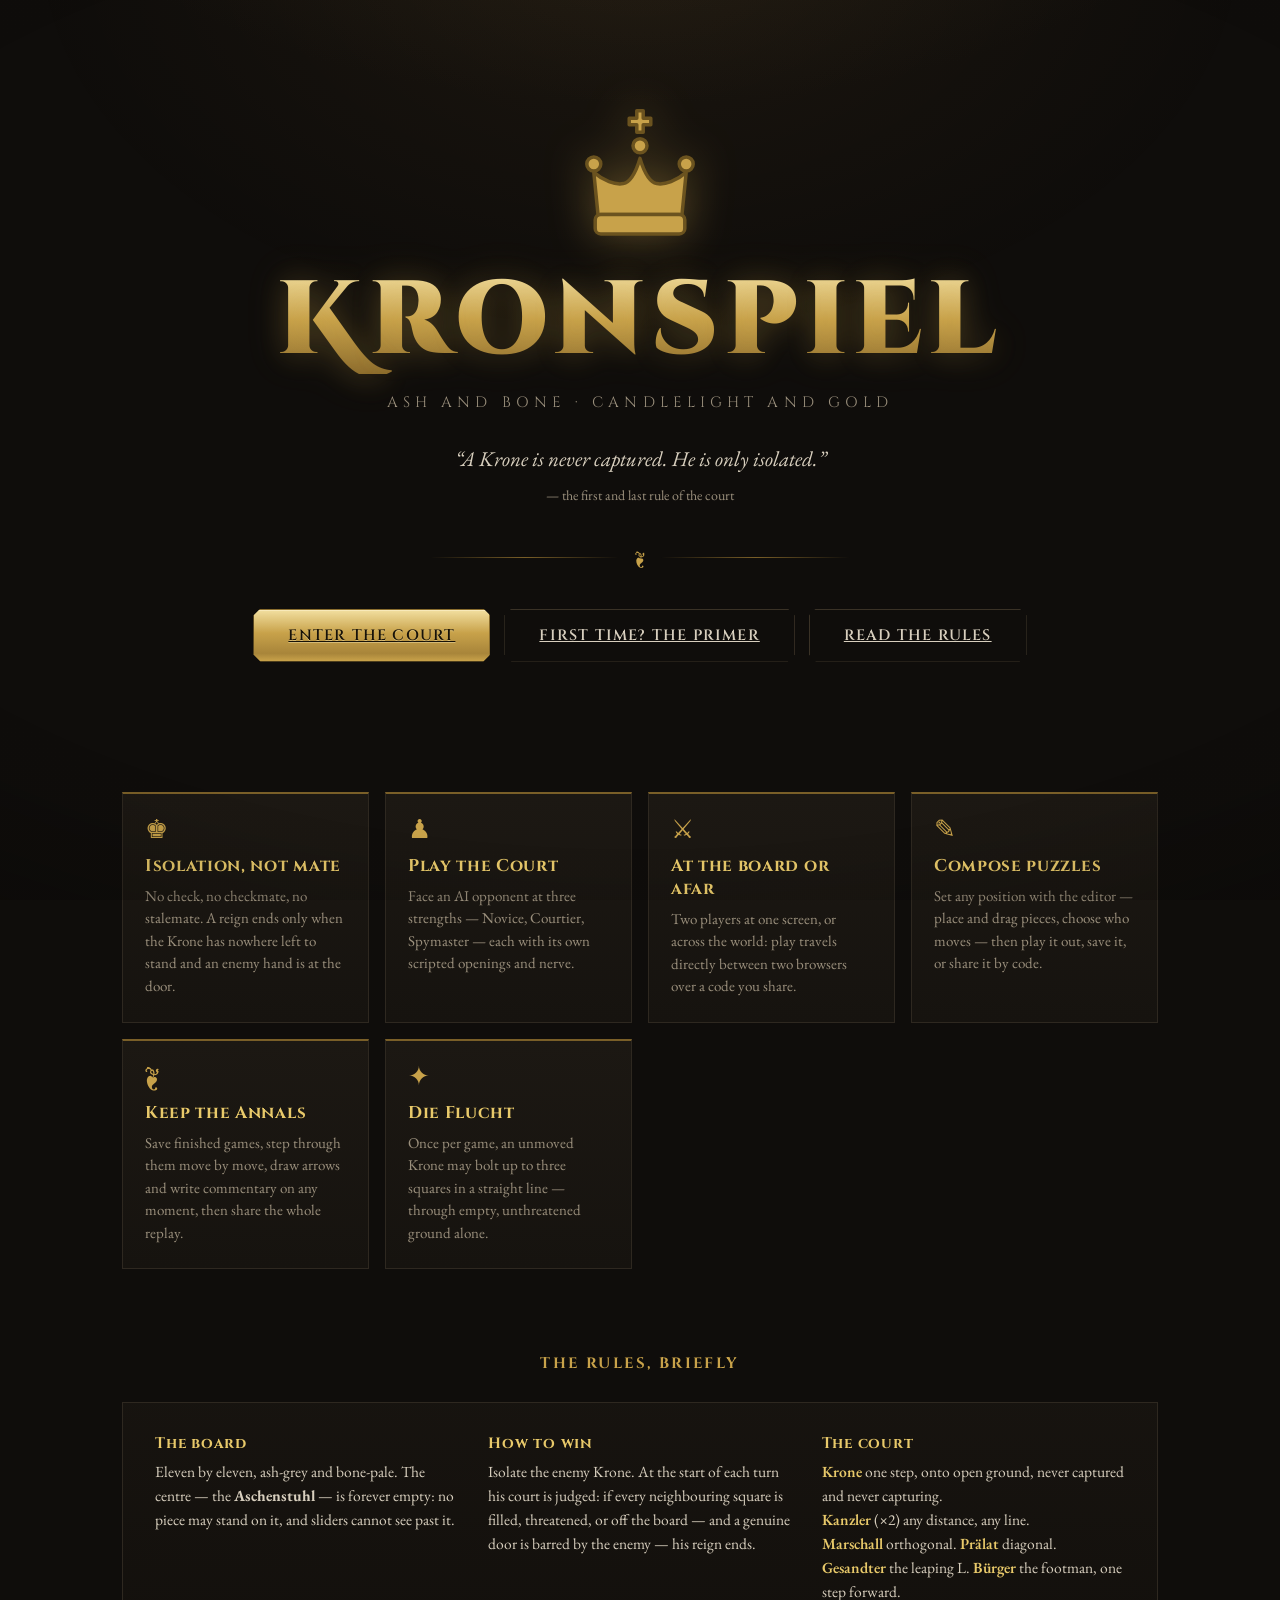
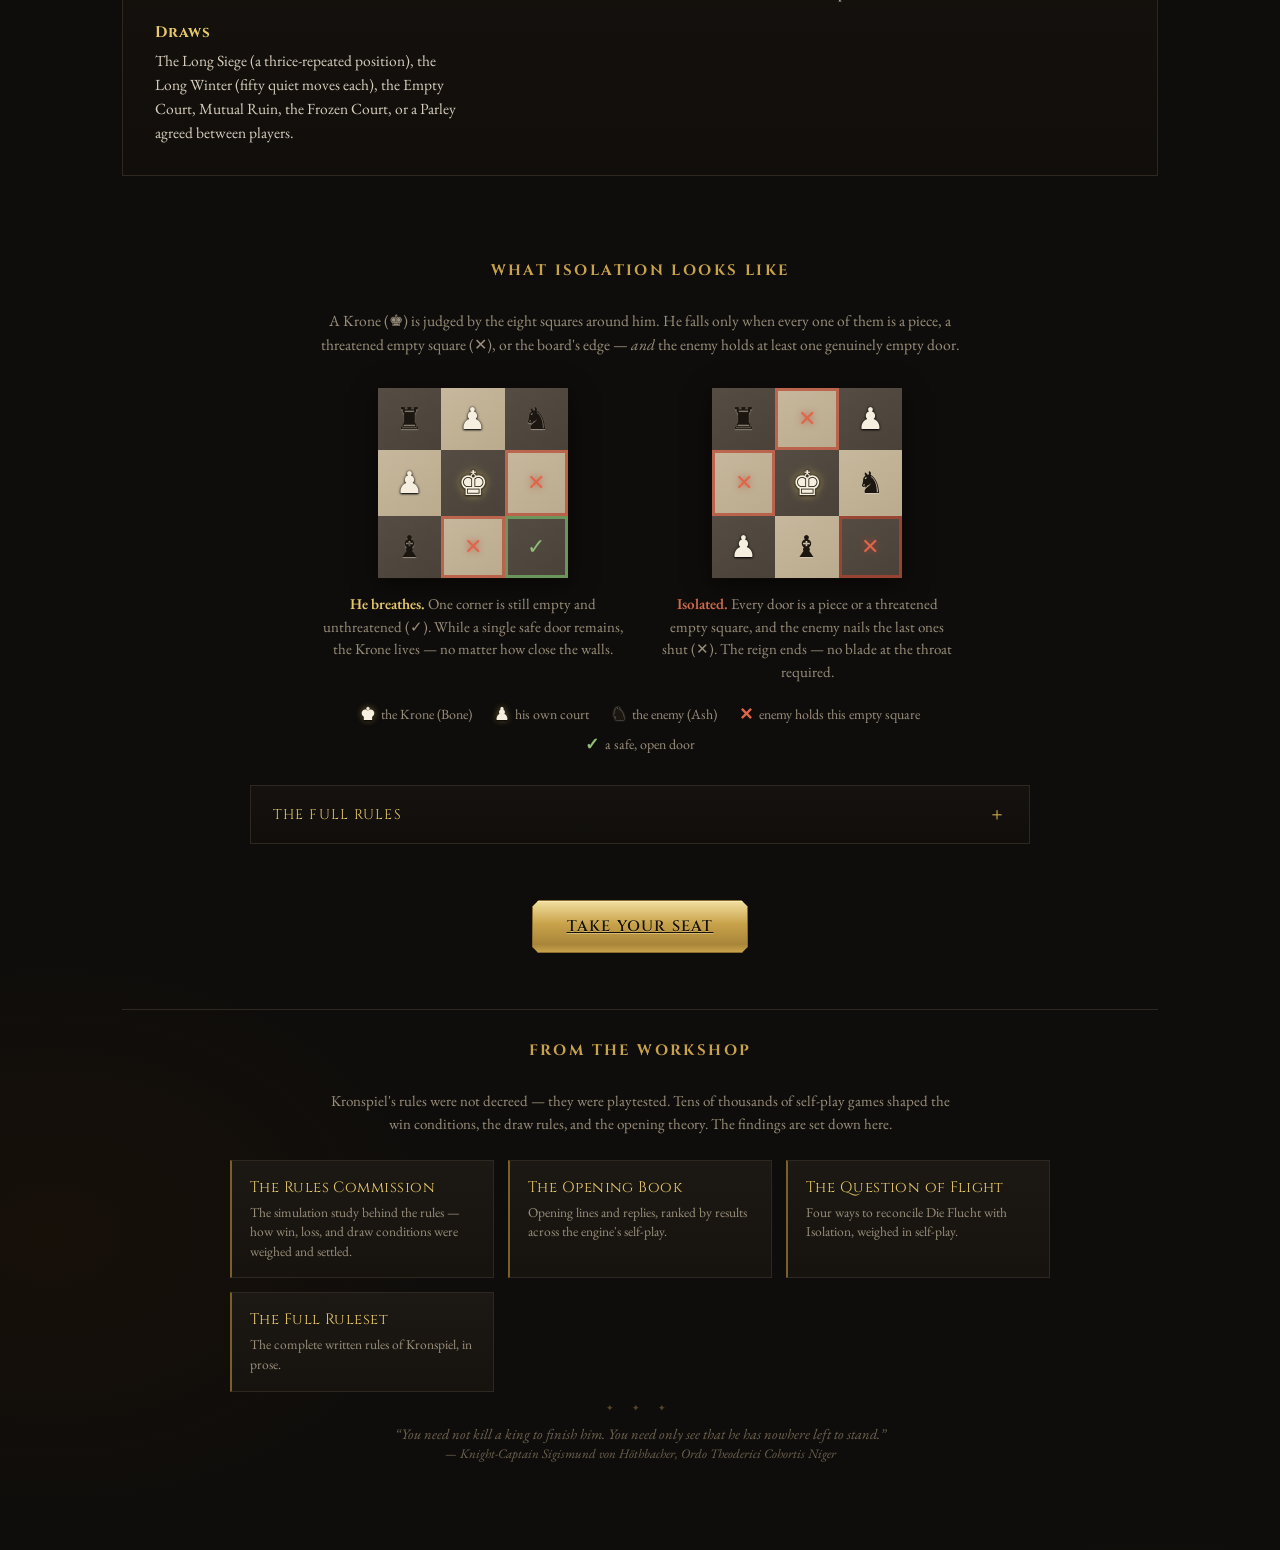
==== commit 380f7486: "Add "The Question of Flight" self-play study + homepage link A game surfaced a flaw: the Isolation t" ====
--- a/index.html
+++ b/index.html
@@ -3,8 +3,8 @@
 <head>
 <meta charset="UTF-8">
 <script>
-  // An invitation link (?join=CODE) belongs to the game, not the homepage.
-  if (/[?&]join=/.test(location.search)) location.replace('play.html' + location.search);
+  // Shared links (invitations, replays, puzzles) belong to the game, not the homepage.
+  if (/[?&](join|g|p)=/.test(location.search)) location.replace('play.html' + location.search);
 </script>
 <meta name="viewport" content="width=device-width, initial-scale=1.0, viewport-fit=cover">
 <title>Kronspiel — a court-game of Isolation</title>
@@ -413,6 +413,10 @@
         <div class="wl-title">The Opening Book</div>
         <div class="wl-desc">Opening lines and replies, ranked by results across the engine's self-play.</div>
       </a>
+      <a href="sim_flight.html">
+        <div class="wl-title">The Question of Flight</div>
+        <div class="wl-desc">Four ways to reconcile Die Flucht with Isolation, weighed in self-play.</div>
+      </a>
       <a href="Kronspiel_Rules.md">
         <div class="wl-title">The Full Ruleset</div>
         <div class="wl-desc">The complete written rules of Kronspiel, in prose.</div>
--- a/css/style.css
+++ b/css/style.css
@@ -27,9 +27,12 @@
 
 * { box-sizing: border-box; }
 
+html { overflow-x: clip; } /* guard against sub-pixel horizontal scroll on mobile */
+
 html, body {
   margin: 0;
   padding: 0;
+  max-width: 100%;
   background:
     radial-gradient(1200px 700px at 50% -10%, #262015 0%, transparent 60%),
     radial-gradient(900px 600px at 90% 110%, #1c150d 0%, transparent 55%),
@@ -309,6 +312,8 @@
   padding: 1px 9px;
   background: rgba(200, 162, 74, 0.04);
   font-variant-numeric: tabular-nums;
+  white-space: nowrap;   /* keep "N escapes" on one line */
+  flex: 0 0 auto;
 }
 .escape-badge.tight {
   color: var(--ember-soft);
@@ -330,7 +335,15 @@
   opacity: 0.85;
   min-height: 24px;
   text-align: right;
-}
+  /* Never wrap the fallen pieces to a second line — scroll the strip instead,
+     so the plaque keeps a fixed height. */
+  flex: 0 1 auto;
+  min-width: 0;
+  white-space: nowrap;
+  overflow-x: auto;
+  scrollbar-width: none;
+}
+.captured::-webkit-scrollbar { display: none; }
 .captured .bone-piece { color: var(--piece-bone); text-shadow: 0 1px 2px rgba(0,0,0,0.8); }
 .captured .ash-piece { color: #322b23; text-shadow: 0 0 2px rgba(243,236,220,0.4); }
 
@@ -591,6 +604,12 @@
 .anno-over.active .anno-catch { pointer-events: all; }
 .anno-over.active text[data-label-i] { pointer-events: auto; cursor: move; }
 .board.annotating .sq { cursor: crosshair; }
+
+/* On touch, a drag on the board must not scroll or zoom the page — the drag owns it. */
+.anno-over.active,
+.board.annotating,
+body.editing .board,
+body.viewing .board { touch-action: none; }
 
 /* Inline label entry — themed, not a system prompt */
 .anno-input {
@@ -769,8 +788,18 @@
 }
 .ed-lib-del:hover { border-color: var(--ember-soft); color: var(--ember-soft); }
 
-.ed-actions { gap: 6px; }
-.ed-actions .btn { flex: 1 1 auto; }
+/* Uniform button rows — equal-width columns so the controls read as a tidy grid,
+   not a haphazard wrap. Excludes the labelled "to move" and Flucht rows. */
+.editor-bar .anno-row:not(.ed-inline):not(.ed-fluchts) {
+  display: grid;
+  grid-auto-flow: column;
+  grid-auto-columns: 1fr;
+  gap: 6px;
+}
+.editor-bar .anno-row .btn,
+.editor-bar .anno-row .atool { width: 100%; }
+/* The two primary actions stack full-width — Play stands out, Done sits beneath. */
+.ed-actions { display: grid; grid-template-columns: 1fr; gap: 8px; margin-top: 2px; }
 
 .prompt-form { display: flex; flex-direction: column; gap: 16px; margin-top: 4px; }
 .prompt-form .text-input { width: 100%; }
@@ -1002,6 +1031,10 @@
   top: 18px;
 }
 
+/* On desktop the controls group is transparent — its children flow in the
+   sidebar exactly as before. On mobile it becomes a bottom sheet. */
+#sheet-controls { display: contents; }
+
 .status-card, .log-card {
   position: relative;
   background: linear-gradient(180deg, var(--panel) 0%, var(--bg-2) 100%);
@@ -1613,34 +1646,147 @@
 
 /* ---------- responsive ---------- */
 
+/* The bottom tab bar exists only in the mobile app shell. */
+.mobile-tabs { display: none; }
+
+/* The slim mobile top bar exists only in the app shell. */
+.mobile-top { display: none; }
+/* Board coordinate labels can be hidden from Options (all sizes). */
+body.no-board-labels .ranks,
+body.no-board-labels .files { display: none; }
+
 @media (max-width: 900px) {
-  :root { --board-max: min(94vw - 40px, 66dvh); }
-  .table { flex-direction: column; align-items: center; }
-  .sidebar { width: var(--board-max); position: static; }
-  .masthead-inner { flex-direction: column; align-items: center; text-align: center; }
-  .movelog { max-height: 200px; }
-  .focus-btn { display: flex; }
-}
-
-@media (max-width: 600px) {
-  :root { --board-max: min(100vw - 28px, 62dvh); }
-  .app { padding: 0 8px; }
-  .masthead { padding: 14px 0 6px; }
-  .masthead-inner { padding-bottom: 12px; gap: 8px; }
-  h1 { font-size: 26px; }
-  .tagline { font-size: 13px; }
-  .btn { padding: 8px 12px; font-size: 12px; }
-  .player-bar { min-height: 34px; padding: 3px 8px; }
-  .court-name { font-size: 12.5px; }
-  .escape-badge { font-size: 11.5px; }
-  .captured { font-size: 16px; }
+  /* ============================================================
+     Mobile app shell — focus on the board. It stays fixed in one
+     spot; the title/menu collapse into a slim top bar, and every
+     control lives in a bottom sheet pulled from the tab bar. No
+     page scrolling: the app fills the viewport exactly.
+     ============================================================ */
+
+  html, body { height: 100%; }
+  body { overflow: hidden; overscroll-behavior: none; }
+
+  .app {
+    height: 100dvh;
+    display: flex; flex-direction: column;
+    padding: 0 6px 58px;   /* reserve the tab bar */
+    overflow: hidden;
+  }
+
+  /* Slim top bar replaces the whole masthead. */
+  .masthead, .colophon, .focus-btn { display: none; }
+  .mobile-top {
+    display: grid; grid-template-columns: 44px 1fr 44px; align-items: center;
+    flex: 0 0 auto; height: 46px;
+  }
+  .mtop-btn {
+    width: 44px; height: 44px; background: none; border: none; cursor: pointer;
+    color: var(--gold-bright); font-size: 20px; line-height: 1;
+  }
+  .mtop-title {
+    text-align: center; text-decoration: none;
+    font-family: "Cinzel Decorative", "Cinzel", serif; font-weight: 700;
+    font-size: 18px; letter-spacing: 0.12em; color: var(--gold);
+  }
+
+  /* The board area fills all space between the top bar and the tab bar. */
+  .table { flex: 1 1 auto; min-height: 0; flex-direction: column; align-items: center; justify-content: center; gap: 5px; padding: 2px 0; }
+  .board-column { gap: 5px; }
+
+  /* Frame off on mobile — the board runs nearly edge to edge. */
+  .board-frame { padding: 0; border: none; background: none; box-shadow: 0 10px 30px rgba(0, 0, 0, 0.5); border-radius: 2px; }
+  .board-frame::before { display: none; }
+  .bf-corner { display: none; }
+  .board-inner { gap: 4px; }
+  .board { border: 1px solid #0d0a07; }
+  .ranks { width: 12px; font-size: 9px; }
+  .files { height: 12px; font-size: 9px; }
+
+  /* Board size: whichever of width / remaining-height is smaller. */
+  :root { --board-max: min(100vw - 34px, calc(100dvh - 240px)); }
+  body.no-board-labels { --board-max: min(100vw - 18px, calc(100dvh - 224px)); }
+
+  /* Slim plaques & status line. */
+  .player-bar { width: var(--board-max); min-height: 30px; padding: 2px 8px; gap: 8px; }
+  .court-name { font-size: 12px; }
+  .court-sigil { font-size: 18px; }
+  .escape-badge { font-size: 11px; }
+  .captured { font-size: 15px; }
   .captured svg.sigil { width: 14px; height: 14px; }
-  .board-frame { padding: 8px; }
-  .board-frame::before { inset: 3px; }
-  .bf-corner { display: none; }
-  .colophon { font-size: 12.5px; padding-bottom: 76px; }
+  .status-card { width: var(--board-max); padding: 5px 10px; }
+  .status { font-size: 13px; }
+  .substatus { font-size: 12px; max-height: 2.6em; overflow: hidden; }
+
+  /* The sidebar keeps only the status line (and Primer) in flow; the rest are sheets. */
+  .sidebar { width: var(--board-max); position: static; gap: 6px; display: flex; flex-direction: column; }
+  #sheet-controls { display: flex; flex-direction: column; gap: 10px; }
+  #sheet-controls .controls { grid-template-columns: 1fr 1fr; }
+
+  /* A sheet: docked above the tab bar, slid away until opened. */
+  .m-sheet {
+    position: fixed; left: 0; right: 0; bottom: 58px; z-index: 44;
+    width: auto; margin: 0;
+    max-height: min(66dvh, calc(100dvh - 130px));
+    overflow-y: auto;
+    padding: 22px 14px calc(16px + env(safe-area-inset-bottom));
+    background: linear-gradient(180deg, #1c1813 0%, #14100b 100%);
+    border: 1px solid var(--panel-edge); border-bottom: none;
+    border-top: 2px solid var(--gold-deep);
+    border-radius: 16px 16px 0 0;
+    box-shadow: 0 -14px 40px rgba(0, 0, 0, 0.66);
+    transform: translateY(120%);
+    transition: transform 0.28s cubic-bezier(0.25, 0.9, 0.3, 1);
+    visibility: hidden;
+  }
+  .m-sheet.m-open:not(.hidden) { transform: none; visibility: visible; }
+  .m-sheet.hidden { display: none; }
+  .m-sheet::before {
+    content: ""; position: absolute; top: 8px; left: 50%; transform: translateX(-50%);
+    width: 44px; height: 4px; border-radius: 2px; background: #4a4030;
+  }
+  #tutor-card.m-sheet:not(.hidden) { transform: none; visibility: visible; }
+  .movelog { max-height: 46dvh; }
+
+  /* The tab bar — the persistent bottom menu. */
+  .mobile-tabs {
+    display: flex; gap: 1px;
+    position: fixed; left: 0; right: 0; bottom: 0; z-index: 46;
+    height: 58px; padding-bottom: env(safe-area-inset-bottom);
+    background: linear-gradient(180deg, #1a1610 0%, #100d09 100%);
+    border-top: 1px solid var(--panel-edge);
+    box-shadow: 0 -6px 20px rgba(0, 0, 0, 0.5);
+  }
+  .mtab {
+    flex: 1 1 0; min-width: 0;
+    display: flex; flex-direction: column; align-items: center; justify-content: center; gap: 2px;
+    background: none; border: none; cursor: pointer; color: var(--ink-dim);
+    font-family: "Cinzel", serif; font-size: 10.5px; letter-spacing: 0.05em; text-transform: uppercase;
+    transition: color 0.15s;
+  }
+  .mtab .mt-ico { font-size: 18px; line-height: 1; }
+  .mtab.active { color: var(--gold-bright); }
+  .mtab.active .mt-ico { filter: drop-shadow(0 0 7px rgba(200, 162, 74, 0.55)); }
+
+  /* Compact menu dialog (behind the top-bar ☰). */
+  .menu-dialog { max-width: 320px; }
+  .menu-actions { display: flex; flex-direction: column; gap: 8px; margin: 6px 0 14px; }
+  .menu-actions .btn { width: 100%; padding: 12px; }
+}
+
+/* Dialogs on phones: tighter padding, and action buttons stack full-width so a
+   long label (e.g. "First Time? The Primer") never runs off the screen. */
+@media (max-width: 560px) {
+  .dialog { padding: 22px 18px; }
+  .dialog h2 { font-size: 18px; }
+  .dialog-actions { flex-wrap: wrap; gap: 8px; margin-top: 16px; }
+  .dialog-actions .btn { flex: 1 1 100%; width: 100%; }
+  .netwait .dialog-actions .btn, .dialog.gameover .dialog-actions .btn { flex-basis: 100%; }
+}
+
+@media (max-width: 380px) {
+  :root { --board-max: min(100vw - 30px, calc(100dvh - 236px)); }
+  .mtab { font-size: 9.5px; }
   .embers span { display: none; }
-  .embers span:nth-child(-n+4) { display: block; }
 }
 
 /* ---------- reduced motion ---------- */
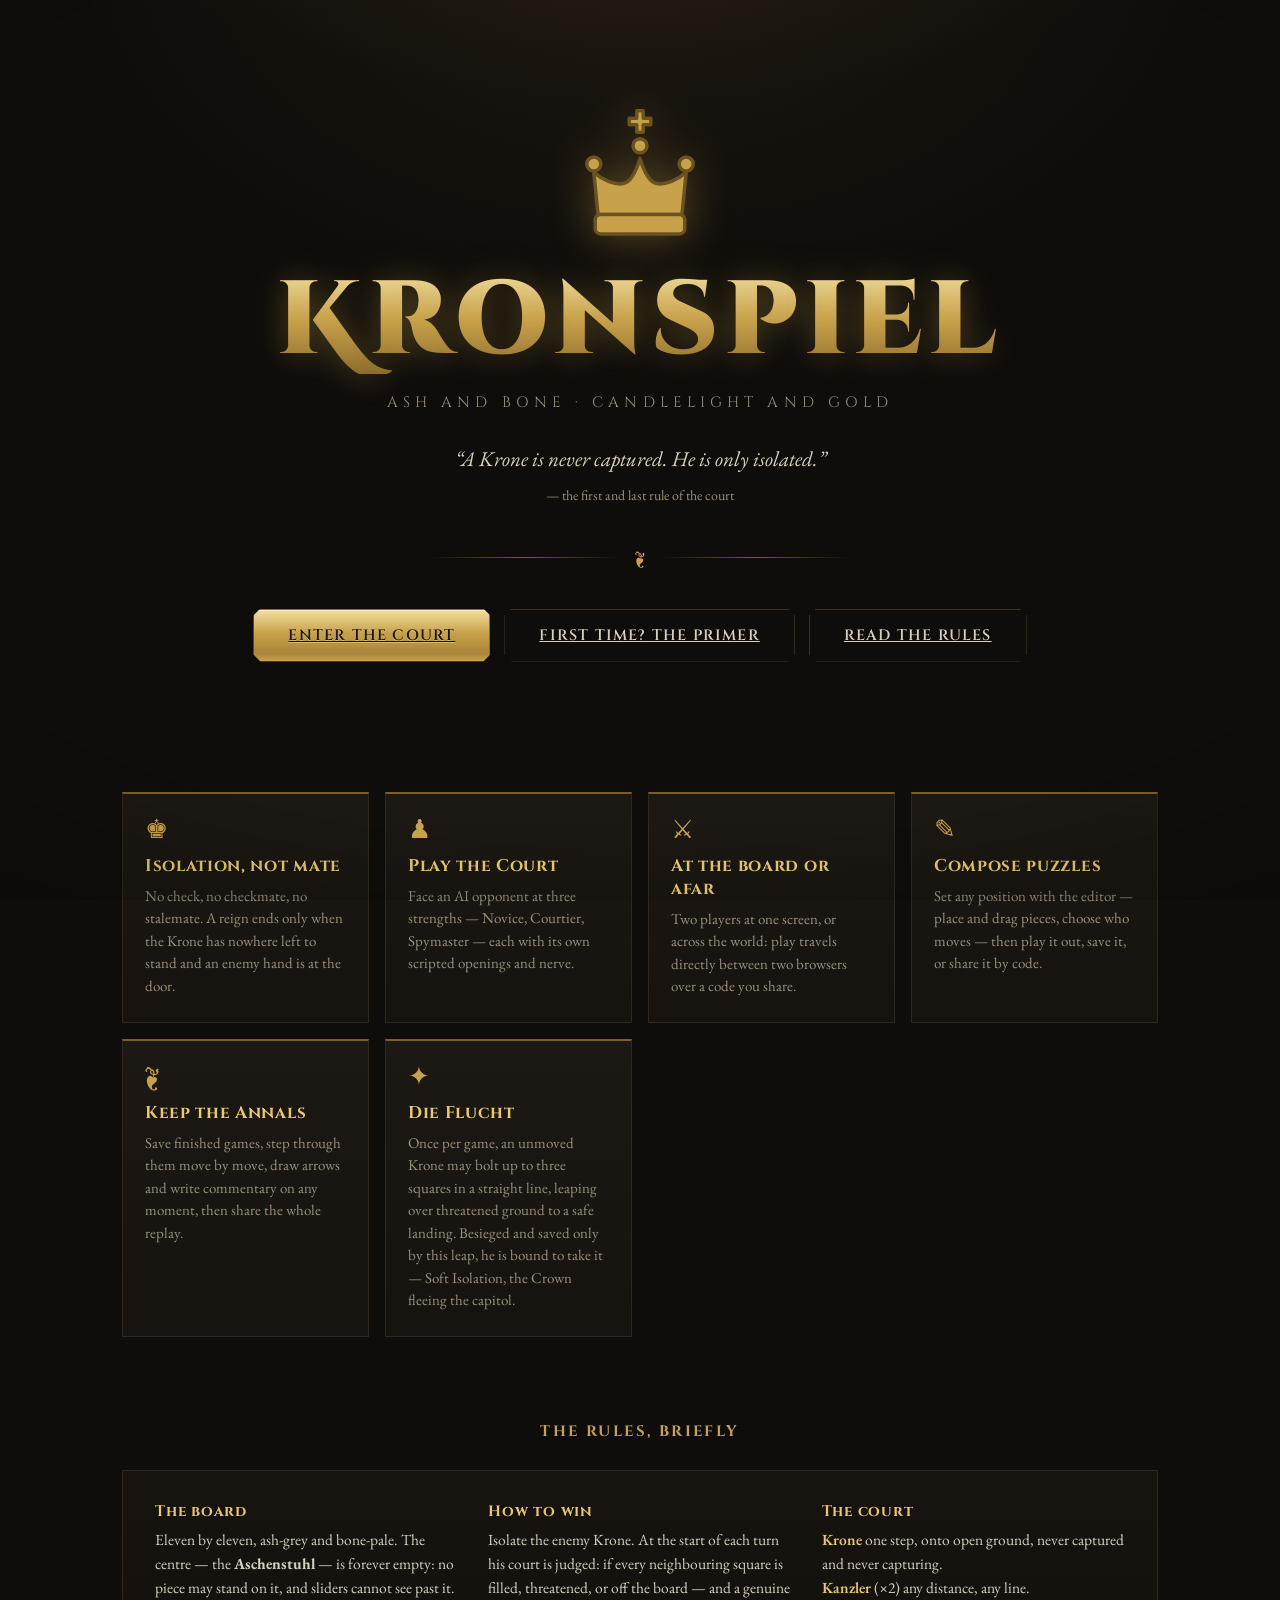
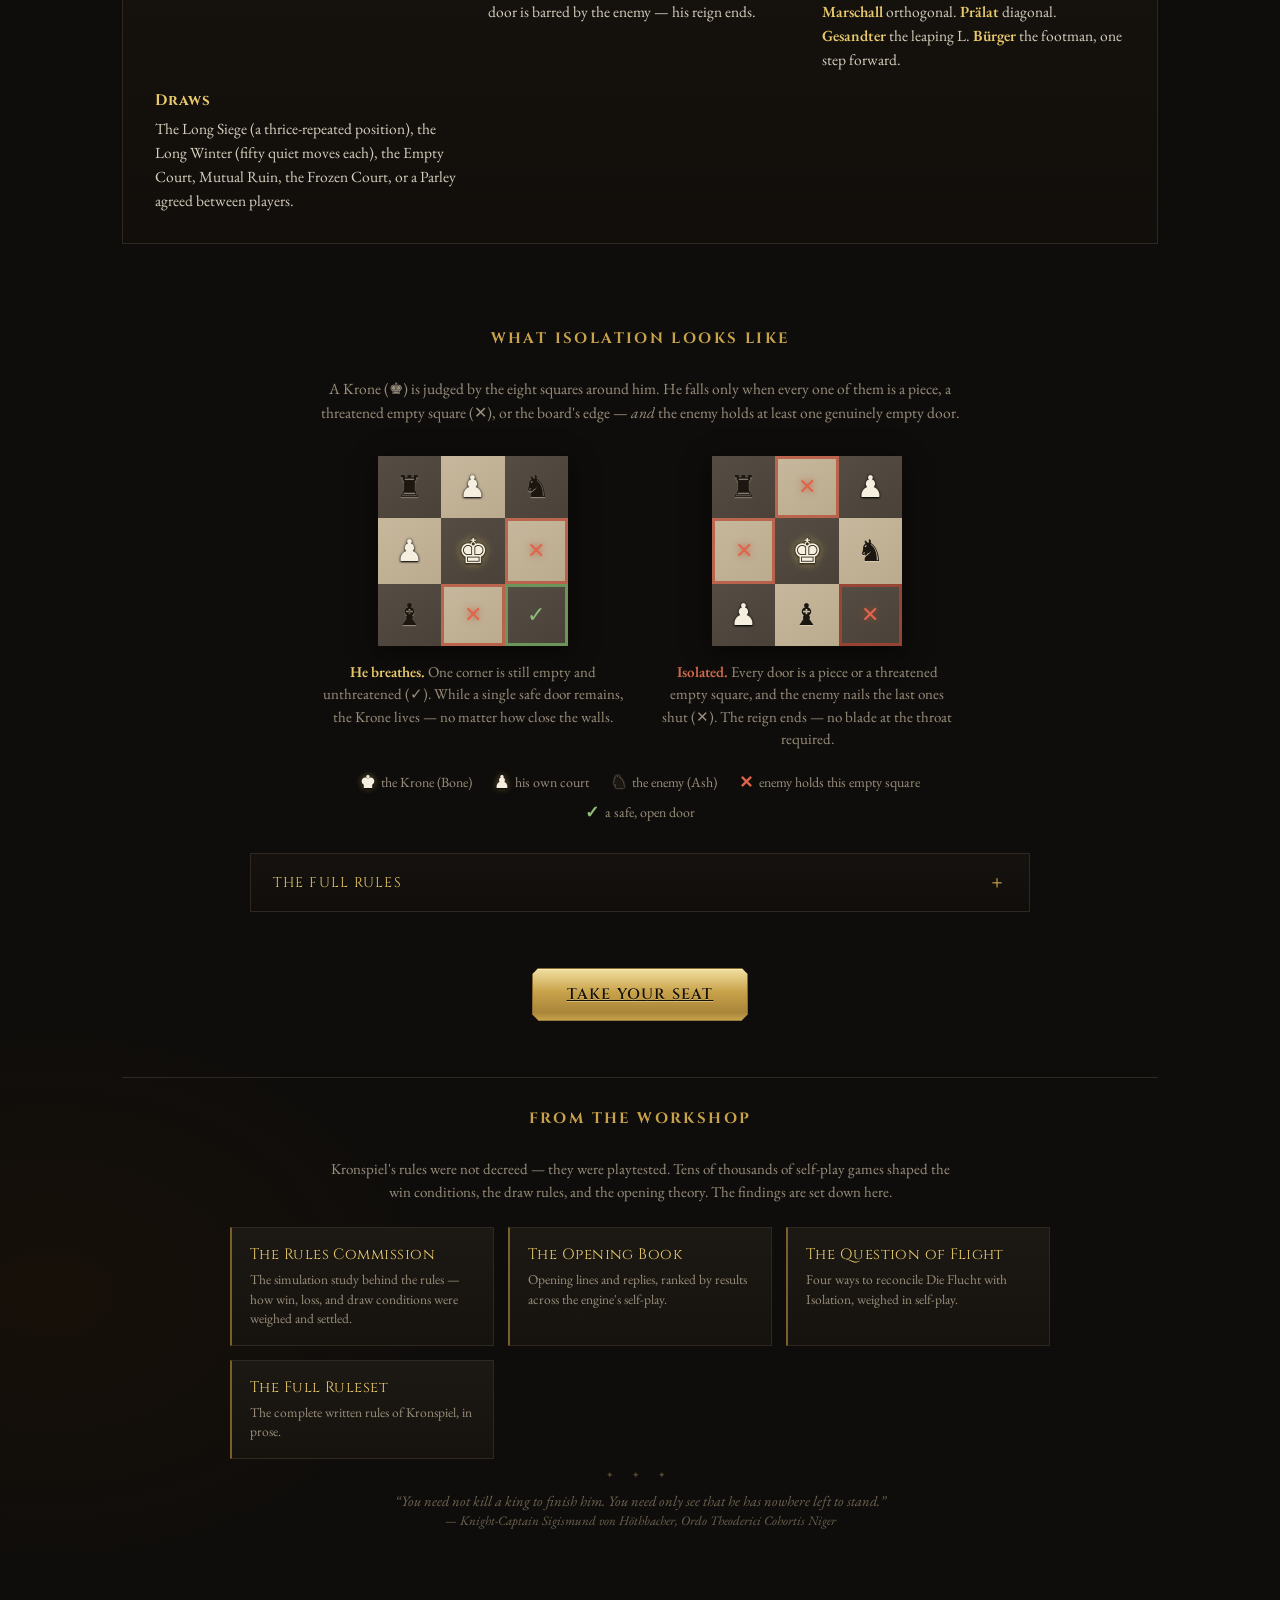
==== commit acc31b6d: "Adopt Option C: Die Flucht leaps over threats, plus Soft Isolation Resolves the Flucht/Isolation inc" ====
--- a/index.html
+++ b/index.html
@@ -292,7 +292,7 @@
     <div class="feature">
       <div class="ico">✦</div>
       <h3>Die Flucht</h3>
-      <p>Once per game, an unmoved Krone may bolt up to three squares in a straight line — through empty, unthreatened ground alone.</p>
+      <p>Once per game, an unmoved Krone may bolt up to three squares in a straight line, leaping over threatened ground to a safe landing. Besieged and saved only by this leap, he is bound to take it — Soft Isolation, the Crown fleeing the capitol.</p>
     </div>
   </section>
 
@@ -368,7 +368,8 @@
       </ul>
 
       <h3>Die Flucht</h3>
-      <p>An unmoved Krone may, once per game, leap up to three squares in a straight orthogonal line — provided every square he passes through and lands on is empty and unthreatened. Any ordinary Krone move forfeits the option forever.</p>
+      <p>An unmoved Krone may, once per game, leap up to three squares in a straight orthogonal line — over any ground, even a threatened square, provided every square he passes through is empty and the square he lands on is empty and unthreatened. Any ordinary Krone move forfeits the option forever.</p>
+      <p><span class="g">Soft Isolation.</span> Isolation is normally judged with no chance to react — but Die Flucht is the one exception. A Krone who would be Isolated, and is spared only by his unused Flucht, is not lost: he stands in <em>Soft Isolation</em> and on his turn <em>must</em> flee — the Crown quitting a besieged capitol. Once the leap is spent, the same siege is a true Isolation.</p>
 
       <h3>Isolation — the only way to win</h3>
       <p>There is no check, no checkmate, and no stalemate-as-draw. At the start of every turn, before any piece moves, the Krone of the player to move is examined. He is <span class="g">Isolated</span> — and the game instantly lost — when both of the following hold:</p>
--- a/css/style.css
+++ b/css/style.css
@@ -568,6 +568,13 @@
 @keyframes warnpulse {
   0%, 100% { box-shadow: inset 0 0 0 0 rgba(208, 106, 74, 0); }
   50% { box-shadow: inset 0 0 0 3px rgba(208, 106, 74, 0.75); }
+}
+
+/* Soft Isolation — the Krone besieged and bound to flee (Die Flucht or fall) */
+.sq.krone-flee { animation: fleepulse 1.3s ease-in-out infinite; z-index: 3; }
+@keyframes fleepulse {
+  0%, 100% { box-shadow: inset 0 0 0 3px rgba(200, 162, 74, 0.6); }
+  50% { box-shadow: inset 0 0 0 5px var(--gold-bright), inset 0 0 26px rgba(232, 201, 106, 0.55); }
 }
 
 /* ---------- pieces ---------- */
